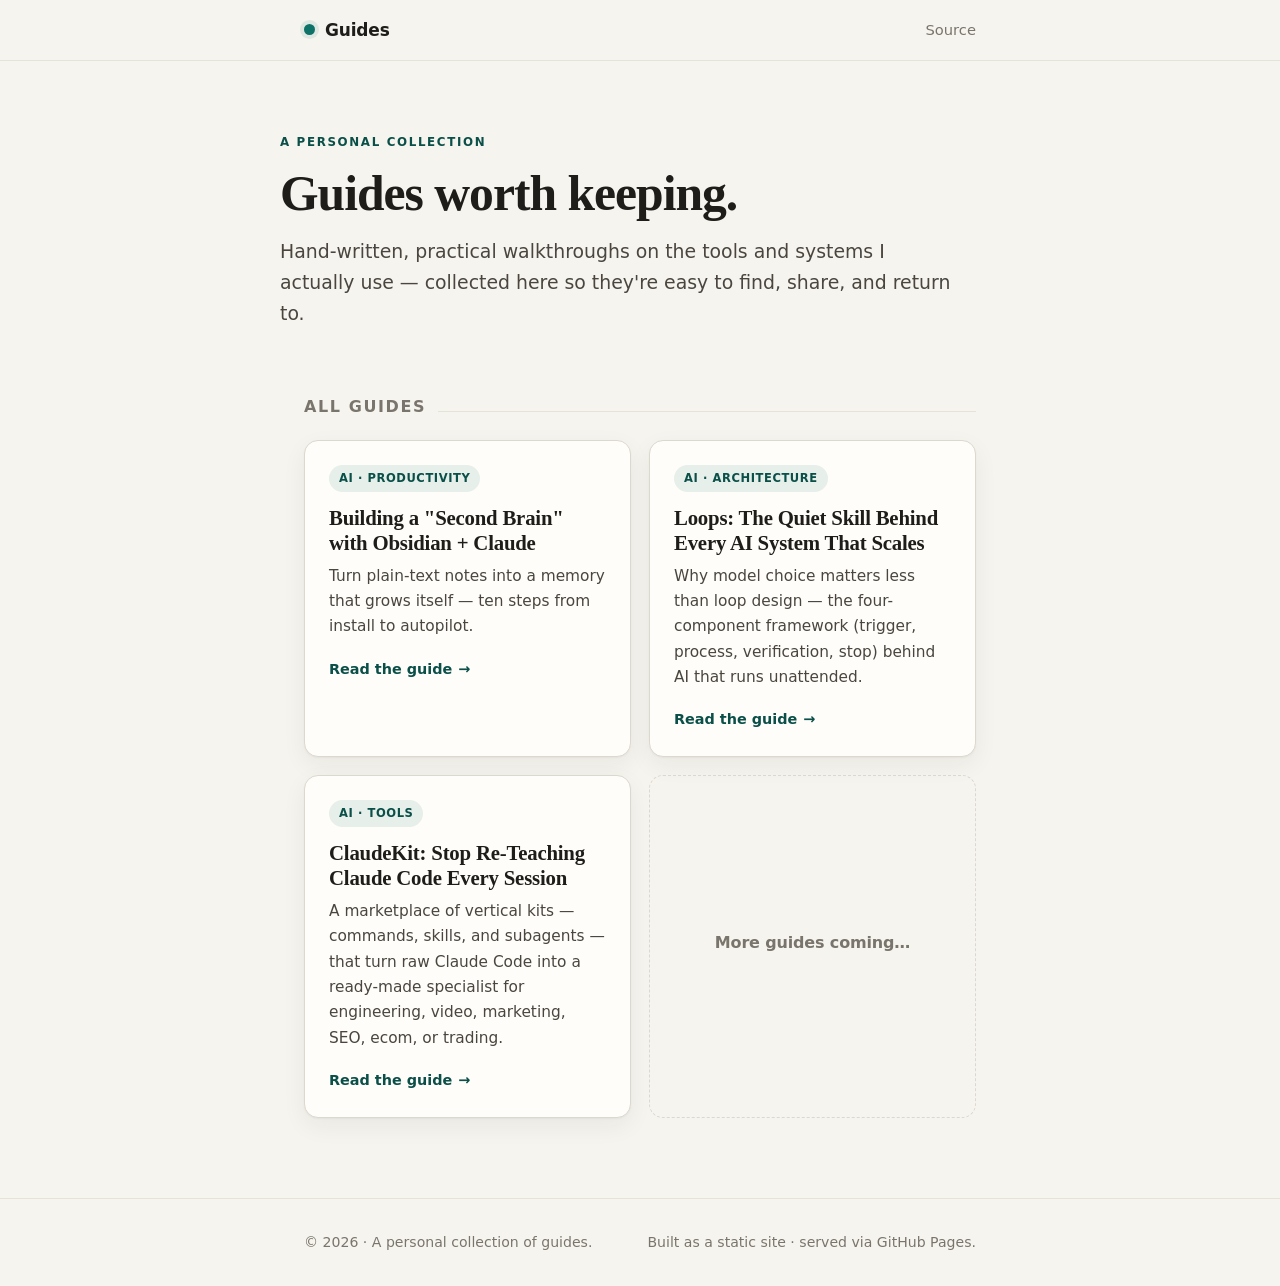
==== index.html @ b2ec3acf "Add guide: ClaudeKit — vertical kits for Claude Code Co-Authored-By: Claude Opus 4.8 <noreply@anthro" ====
<!DOCTYPE html>
<html lang="en">
<head>
  <meta charset="UTF-8" />
  <meta name="viewport" content="width=device-width, initial-scale=1.0" />
  <title>Guides — a personal collection</title>
  <meta name="description" content="A personal collection of practical guides, published as a static site." />
  <link rel="stylesheet" href="css/style.css" />
  <link rel="icon" href="data:image/svg+xml,<svg xmlns='http://www.w3.org/2000/svg' viewBox='0 0 32 32'><circle cx='16' cy='16' r='9' fill='%230f7268'/></svg>" />
</head>
<body>
  <header class="site-header">
    <div class="wrap">
      <a class="brand" href="index.html"><span class="dot"></span> Guides</a>
      <a class="nav-link" href="https://github.com" rel="noopener">Source</a>
    </div>
  </header>

  <main>
    <section class="wrap hero">
      <p class="eyebrow">A personal collection</p>
      <h1>Guides worth keeping.</h1>
      <p class="lede">Hand-written, practical walkthroughs on the tools and systems I actually use — collected here so they're easy to find, share, and return to.</p>
    </section>

    <section class="wrap">
      <div class="section-label">
        <h2>All guides</h2>
        <span class="rule"></span>
      </div>

      <div class="card-grid">
        <!-- To add a guide: copy one card block below, point href at your new file in /guides, and update the text. -->
        <a class="card" href="guides/second-brain-obsidian-claude.html">
          <span class="tag">AI &middot; Productivity</span>
          <h3>Building a "Second Brain" with Obsidian + Claude</h3>
          <p>Turn plain-text notes into a memory that grows itself — ten steps from install to autopilot.</p>
          <span class="read">Read the guide <span class="arrow">&rarr;</span></span>
        </a>

        <a class="card" href="guides/loops-the-skill-behind-ai-that-scales.html">
          <span class="tag">AI &middot; Architecture</span>
          <h3>Loops: The Quiet Skill Behind Every AI System That Scales</h3>
          <p>Why model choice matters less than loop design — the four-component framework (trigger, process, verification, stop) behind AI that runs unattended.</p>
          <span class="read">Read the guide <span class="arrow">&rarr;</span></span>
        </a>

        <a class="card" href="guides/claudekit-vertical-kits.html">
          <span class="tag">AI &middot; Tools</span>
          <h3>ClaudeKit: Stop Re-Teaching Claude Code Every Session</h3>
          <p>A marketplace of vertical kits — commands, skills, and subagents — that turn raw Claude Code into a ready-made specialist for engineering, video, marketing, SEO, ecom, or trading.</p>
          <span class="read">Read the guide <span class="arrow">&rarr;</span></span>
        </a>

        <div class="card placeholder">
          <h3>More guides coming&hellip;</h3>
        </div>
      </div>
    </section>
  </main>

  <footer class="site-footer">
    <div class="wrap">
      <span>&copy; <span id="year"></span> &middot; A personal collection of guides.</span>
      <span>Built as a static site &middot; served via GitHub Pages.</span>
    </div>
  </footer>
  <script>document.getElementById('year').textContent = new Date().getFullYear();</script>
</body>
</html>
---- css/style.css ----
/* ============================================================
   Guides — shared stylesheet
   Palette: warm ink on paper, deep teal accent.
   ============================================================ */

:root {
  /* Light theme */
  --bg:           #f6f4ef;
  --bg-raised:    #fffdf9;
  --bg-sunken:    #eceae3;
  --ink:          #1f1d1a;
  --ink-soft:     #4a463f;
  --ink-faint:    #7a756c;
  --border:       #ddd8cd;
  --border-soft:  #e7e2d7;
  --accent:       #0f7268;
  --accent-soft:  #0f72681a;
  --accent-ink:   #0a4f48;
  --warn-bg:      #fbeede;
  --warn-border:  #e8b878;
  --warn-ink:     #7a4a12;
  --insight-bg:   #e7f0ee;
  --insight-border: #0f7268;
  --code-bg:      #1c1f26;
  --code-ink:     #e6e3da;
  --code-border:  #2a2e37;

  --maxw: 720px;
  --radius: 14px;
  --radius-sm: 8px;
  --shadow: 0 1px 2px rgba(31,29,26,.04), 0 8px 24px rgba(31,29,26,.06);
  --font-sans: ui-sans-serif, system-ui, -apple-system, "Segoe UI", Roboto, "Helvetica Neue", Arial, sans-serif;
  --font-serif: "Iowan Old Style", "Palatino Linotype", Palatino, Georgia, "Times New Roman", serif;
  --font-mono: ui-monospace, "SF Mono", "JetBrains Mono", "Fira Code", Menlo, Consolas, monospace;
}

@media (prefers-color-scheme: dark) {
  :root {
    --bg:          #15140f;
    --bg-raised:   #1d1c16;
    --bg-sunken:   #100f0b;
    --ink:         #ece8df;
    --ink-soft:    #c4bfb2;
    --ink-faint:   #8d877a;
    --border:      #322f27;
    --border-soft: #28261f;
    --accent:      #4fc9bc;
    --accent-soft: #4fc9bc1a;
    --accent-ink:  #7adacd;
    --warn-bg:     #2e2415;
    --warn-border: #6e5226;
    --warn-ink:    #e9bf85;
    --insight-bg:  #16241f;
    --insight-border: #4fc9bc;
    --code-bg:     #100f0b;
    --code-ink:    #ddd9cf;
    --code-border: #2a2820;
    --shadow: 0 1px 2px rgba(0,0,0,.3), 0 10px 30px rgba(0,0,0,.35);
  }
}

* { box-sizing: border-box; }

html { -webkit-text-size-adjust: 100%; scroll-behavior: smooth; }

body {
  margin: 0;
  background: var(--bg);
  color: var(--ink);
  font-family: var(--font-sans);
  font-size: 17px;
  line-height: 1.65;
  -webkit-font-smoothing: antialiased;
  text-rendering: optimizeLegibility;
}

::selection { background: var(--accent); color: #fff; }

a { color: var(--accent-ink); text-decoration: none; }
a:hover { text-decoration: underline; }

/* ---------- Layout shell ---------- */
.wrap {
  max-width: var(--maxw);
  margin: 0 auto;
  padding: 0 24px;
}

.site-header {
  border-bottom: 1px solid var(--border-soft);
  background: color-mix(in srgb, var(--bg) 80%, transparent);
  backdrop-filter: saturate(140%) blur(8px);
  position: sticky;
  top: 0;
  z-index: 10;
}
.site-header .wrap {
  display: flex;
  align-items: center;
  justify-content: space-between;
  height: 60px;
}
.brand {
  display: inline-flex;
  align-items: center;
  gap: 10px;
  font-weight: 650;
  letter-spacing: -.01em;
  color: var(--ink);
}
.brand:hover { text-decoration: none; }
.brand .dot {
  width: 11px; height: 11px; border-radius: 50%;
  background: var(--accent);
  box-shadow: 0 0 0 4px var(--accent-soft);
}
.nav-link { color: var(--ink-faint); font-size: .92rem; }

.site-footer {
  border-top: 1px solid var(--border-soft);
  margin-top: 80px;
  padding: 32px 0;
  color: var(--ink-faint);
  font-size: .88rem;
}
.site-footer .wrap { display: flex; justify-content: space-between; gap: 16px; flex-wrap: wrap; }

/* ---------- Landing hero ---------- */
.hero {
  padding: 72px 0 8px;
}
.eyebrow {
  text-transform: uppercase;
  letter-spacing: .14em;
  font-size: .74rem;
  font-weight: 650;
  color: var(--accent-ink);
  margin: 0 0 14px;
}
.hero h1 {
  font-family: var(--font-serif);
  font-size: clamp(2.1rem, 6vw, 3.1rem);
  line-height: 1.08;
  letter-spacing: -.02em;
  margin: 0 0 16px;
}
.hero p.lede {
  font-size: 1.18rem;
  color: var(--ink-soft);
  max-width: 56ch;
  margin: 0;
}

/* ---------- Guide cards grid ---------- */
.section-label {
  display: flex;
  align-items: baseline;
  gap: 12px;
  margin: 56px 0 20px;
}
.section-label h2 {
  font-size: 1rem;
  text-transform: uppercase;
  letter-spacing: .1em;
  margin: 0;
  color: var(--ink-faint);
}
.section-label .rule {
  flex: 1;
  height: 1px;
  background: var(--border-soft);
}

.card-grid {
  display: grid;
  grid-template-columns: repeat(auto-fill, minmax(280px, 1fr));
  gap: 18px;
}

.card {
  display: flex;
  flex-direction: column;
  background: var(--bg-raised);
  border: 1px solid var(--border);
  border-radius: var(--radius);
  padding: 24px;
  box-shadow: var(--shadow);
  transition: transform .18s ease, border-color .18s ease, box-shadow .18s ease;
  color: inherit;
  position: relative;
  overflow: hidden;
}
.card::before {
  content: "";
  position: absolute;
  inset: 0 0 auto 0;
  height: 3px;
  background: linear-gradient(90deg, var(--accent), transparent);
  opacity: 0;
  transition: opacity .18s ease;
}
a.card:hover {
  text-decoration: none;
  transform: translateY(-3px);
  border-color: var(--accent);
  box-shadow: 0 6px 14px rgba(31,29,26,.08), 0 18px 40px rgba(15,114,104,.12);
}
a.card:hover::before { opacity: 1; }

.card .tag {
  display: inline-block;
  font-size: .72rem;
  font-weight: 600;
  letter-spacing: .05em;
  text-transform: uppercase;
  color: var(--accent-ink);
  background: var(--accent-soft);
  padding: 4px 10px;
  border-radius: 100px;
  margin-bottom: 14px;
  align-self: flex-start;
}
.card h3 {
  font-family: var(--font-serif);
  font-size: 1.3rem;
  line-height: 1.2;
  margin: 0 0 8px;
  letter-spacing: -.01em;
}
.card p {
  margin: 0;
  color: var(--ink-soft);
  font-size: .96rem;
}
.card .read {
  margin-top: 18px;
  font-size: .9rem;
  font-weight: 600;
  color: var(--accent-ink);
  display: inline-flex;
  align-items: center;
  gap: 6px;
}
.card .read .arrow { transition: transform .18s ease; }
a.card:hover .read .arrow { transform: translateX(4px); }

/* Placeholder card for future guides */
.card.placeholder {
  border-style: dashed;
  background: transparent;
  box-shadow: none;
  color: var(--ink-faint);
  justify-content: center;
  align-items: center;
  text-align: center;
  min-height: 160px;
}
.card.placeholder h3 { font-family: var(--font-sans); font-size: 1rem; color: var(--ink-faint); }

/* ============================================================
   Guide article
   ============================================================ */
.guide-head {
  padding: 56px 0 28px;
  border-bottom: 1px solid var(--border-soft);
  margin-bottom: 12px;
}
.guide-head .back {
  font-size: .88rem;
  color: var(--ink-faint);
  display: inline-flex;
  align-items: center;
  gap: 6px;
  margin-bottom: 22px;
}
.guide-head h1 {
  font-family: var(--font-serif);
  font-size: clamp(2rem, 5.5vw, 2.8rem);
  line-height: 1.12;
  letter-spacing: -.02em;
  margin: 0 0 10px;
}
.guide-meta { color: var(--ink-faint); font-size: .9rem; }

article {
  padding-bottom: 24px;
}
article h2 {
  font-family: var(--font-serif);
  font-size: 1.6rem;
  letter-spacing: -.01em;
  margin: 52px 0 14px;
  padding-bottom: 8px;
  border-bottom: 1px solid var(--border-soft);
}
article h3 {
  font-size: 1.2rem;
  margin: 36px 0 10px;
  letter-spacing: -.005em;
}
article h3 .step-num {
  display: inline-flex;
  align-items: center;
  justify-content: center;
  width: 1.7em; height: 1.7em;
  margin-right: .55em;
  border-radius: 50%;
  background: var(--accent);
  color: #fff;
  font-size: .8rem;
  font-weight: 700;
  vertical-align: middle;
}
article p { margin: 0 0 16px; }
article ul, article ol { margin: 0 0 18px; padding-left: 1.3em; }
article li { margin-bottom: 6px; }
article strong { font-weight: 650; color: var(--ink); }

.usecase {
  font-size: .95rem;
  color: var(--ink-soft);
  background: var(--bg-sunken);
  border-left: 3px solid var(--border);
  padding: 8px 14px;
  border-radius: 0 var(--radius-sm) var(--radius-sm) 0;
  margin: 0 0 16px;
}
.usecase b { color: var(--accent-ink); }

/* ---------- Tables ---------- */
.table-scroll {
  overflow-x: auto;
  margin: 0 0 22px;
  border: 1px solid var(--border);
  border-radius: var(--radius-sm);
  -webkit-overflow-scrolling: touch;
}
table {
  border-collapse: collapse;
  width: 100%;
  font-size: .95rem;
  min-width: 460px;
}
thead th {
  background: var(--bg-sunken);
  text-align: left;
  font-weight: 650;
  font-size: .8rem;
  text-transform: uppercase;
  letter-spacing: .05em;
  color: var(--ink-faint);
  padding: 11px 16px;
  border-bottom: 1px solid var(--border);
}
tbody td {
  padding: 12px 16px;
  border-bottom: 1px solid var(--border-soft);
  vertical-align: top;
}
tbody tr:last-child td { border-bottom: 0; }
tbody tr:nth-child(even) td { background: color-mix(in srgb, var(--bg-sunken) 45%, transparent); }
tbody td:first-child { font-weight: 600; color: var(--ink); white-space: nowrap; }

/* ---------- Callouts ---------- */
.callout {
  border-radius: var(--radius-sm);
  padding: 16px 18px 16px 50px;
  margin: 0 0 22px;
  position: relative;
  font-size: .96rem;
  line-height: 1.6;
}
.callout .ico {
  position: absolute;
  left: 16px; top: 16px;
  font-size: 1.1rem;
  line-height: 1.4;
}
.callout p { margin: 0; }
.callout p + p { margin-top: 8px; }
.callout .label {
  display: block;
  font-weight: 700;
  font-size: .78rem;
  text-transform: uppercase;
  letter-spacing: .06em;
  margin-bottom: 4px;
}
.callout.warn {
  background: var(--warn-bg);
  border: 1px solid var(--warn-border);
  color: var(--warn-ink);
}
.callout.warn .label { color: var(--warn-ink); }
.callout.insight {
  background: var(--insight-bg);
  border: 1px solid color-mix(in srgb, var(--insight-border) 40%, transparent);
  border-left: 4px solid var(--insight-border);
  color: var(--ink);
}
.callout.insight .label { color: var(--accent-ink); }

/* inline code */
:not(pre) > code {
  font-family: var(--font-mono);
  font-size: .88em;
  background: var(--accent-soft);
  color: var(--accent-ink);
  padding: .15em .4em;
  border-radius: 5px;
  word-break: break-word;
}

/* ---------- Code blocks ---------- */
.code-block {
  position: relative;
  margin: 0 0 22px;
  border-radius: var(--radius-sm);
  border: 1px solid var(--code-border);
  background: var(--code-bg);
  box-shadow: var(--shadow);
}
.code-block .code-head {
  display: flex;
  align-items: center;
  justify-content: space-between;
  padding: 8px 12px 8px 14px;
  border-bottom: 1px solid var(--code-border);
}
.code-block .code-label {
  font-family: var(--font-mono);
  font-size: .74rem;
  letter-spacing: .04em;
  color: #9a958a;
  text-transform: uppercase;
}
.copy-btn {
  font-family: var(--font-sans);
  font-size: .76rem;
  font-weight: 600;
  color: var(--code-ink);
  background: rgba(255,255,255,.06);
  border: 1px solid rgba(255,255,255,.12);
  border-radius: 6px;
  padding: 4px 10px;
  cursor: pointer;
  transition: background .15s ease, color .15s ease;
}
.copy-btn:hover { background: rgba(255,255,255,.14); }
.copy-btn.copied { color: #fff; background: var(--accent); border-color: var(--accent); }
.code-block pre {
  margin: 0;
  padding: 16px;
  overflow-x: auto;
  -webkit-overflow-scrolling: touch;
}
.code-block code {
  font-family: var(--font-mono);
  font-size: .86rem;
  line-height: 1.6;
  color: var(--code-ink);
  white-space: pre;
  tab-size: 2;
}

/* closing flourish */
.closer {
  font-family: var(--font-serif);
  font-size: 1.25rem;
  line-height: 1.45;
  color: var(--ink);
  border-top: 1px solid var(--border-soft);
  margin-top: 40px;
  padding-top: 28px;
}

@media (max-width: 600px) {
  body { font-size: 16px; }
  .hero { padding: 48px 0 0; }
  .callout { padding-left: 44px; }
}
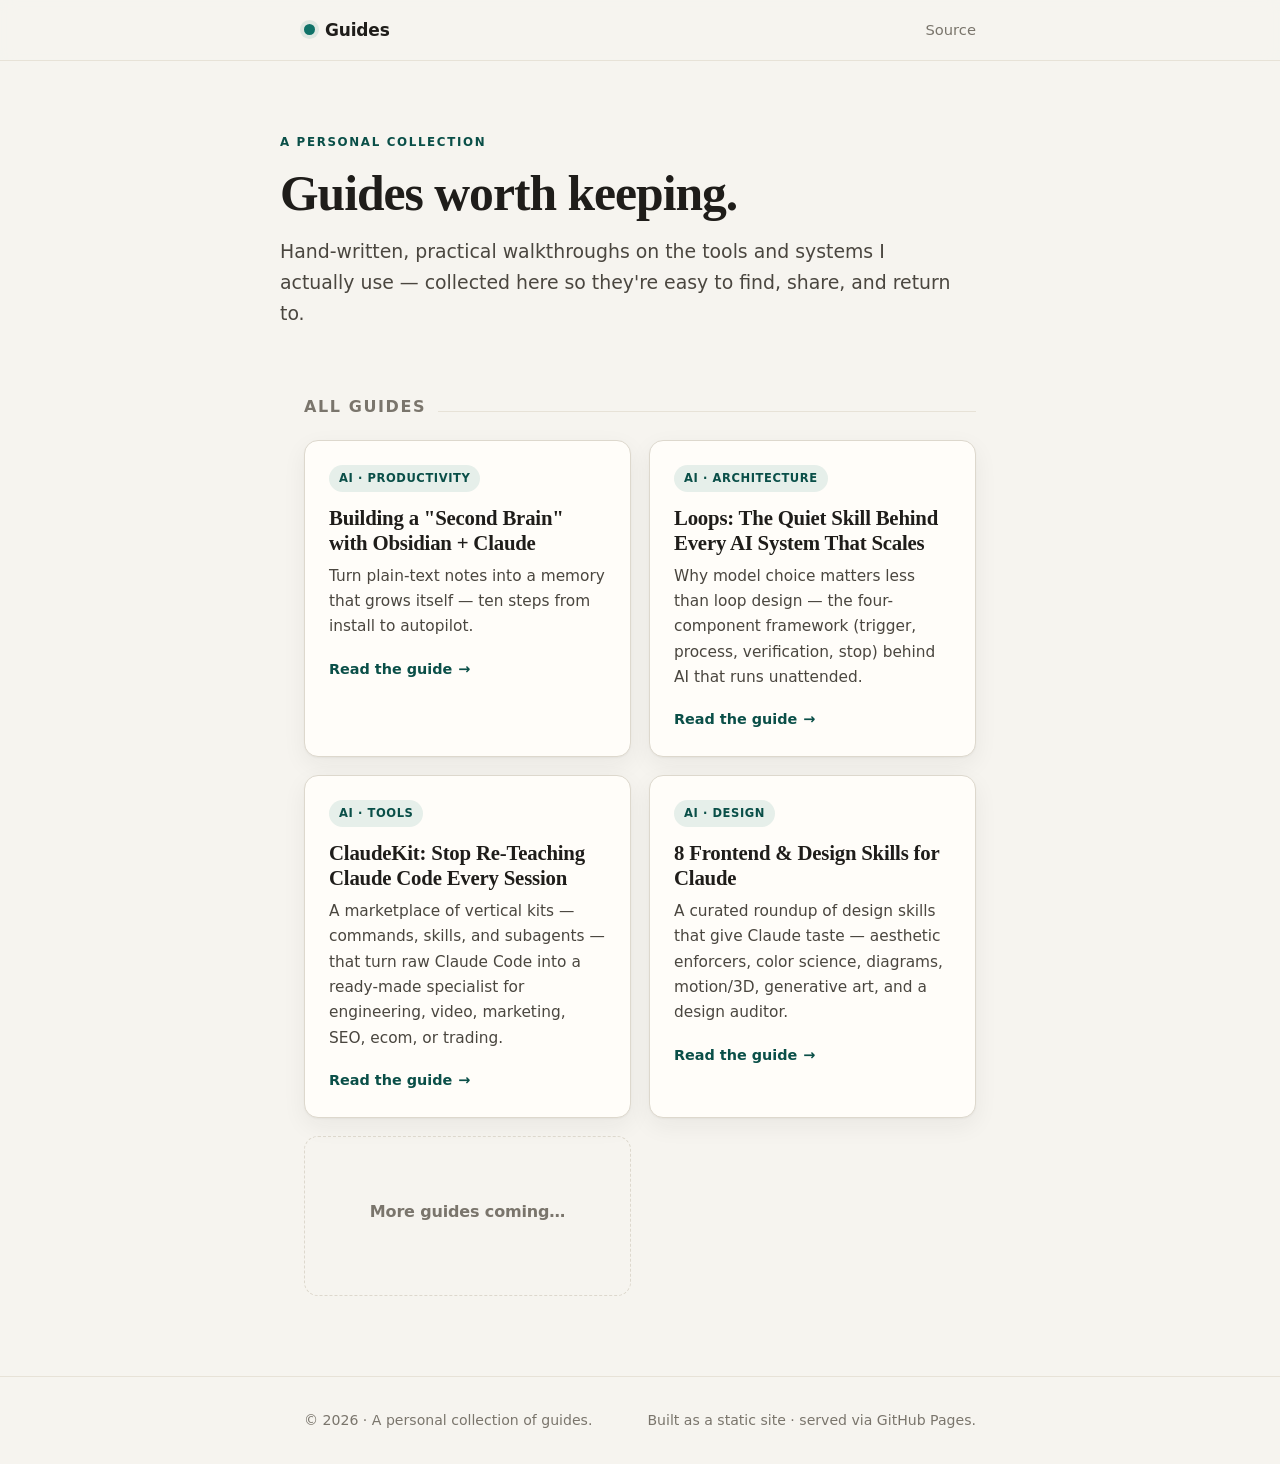
==== commit f3ef0b06: "Add guide: 8 Frontend & Design Skills for Claude Co-Authored-By: Claude Opus 4.8 <noreply@anthropic." ====
--- a/index.html
+++ b/index.html
@@ -52,6 +52,13 @@
           <span class="read">Read the guide <span class="arrow">&rarr;</span></span>
         </a>
 
+        <a class="card" href="guides/frontend-design-claude-skills.html">
+          <span class="tag">AI &middot; Design</span>
+          <h3>8 Frontend &amp; Design Skills for Claude</h3>
+          <p>A curated roundup of design skills that give Claude taste — aesthetic enforcers, color science, diagrams, motion/3D, generative art, and a design auditor.</p>
+          <span class="read">Read the guide <span class="arrow">&rarr;</span></span>
+        </a>
+
         <div class="card placeholder">
           <h3>More guides coming&hellip;</h3>
         </div>
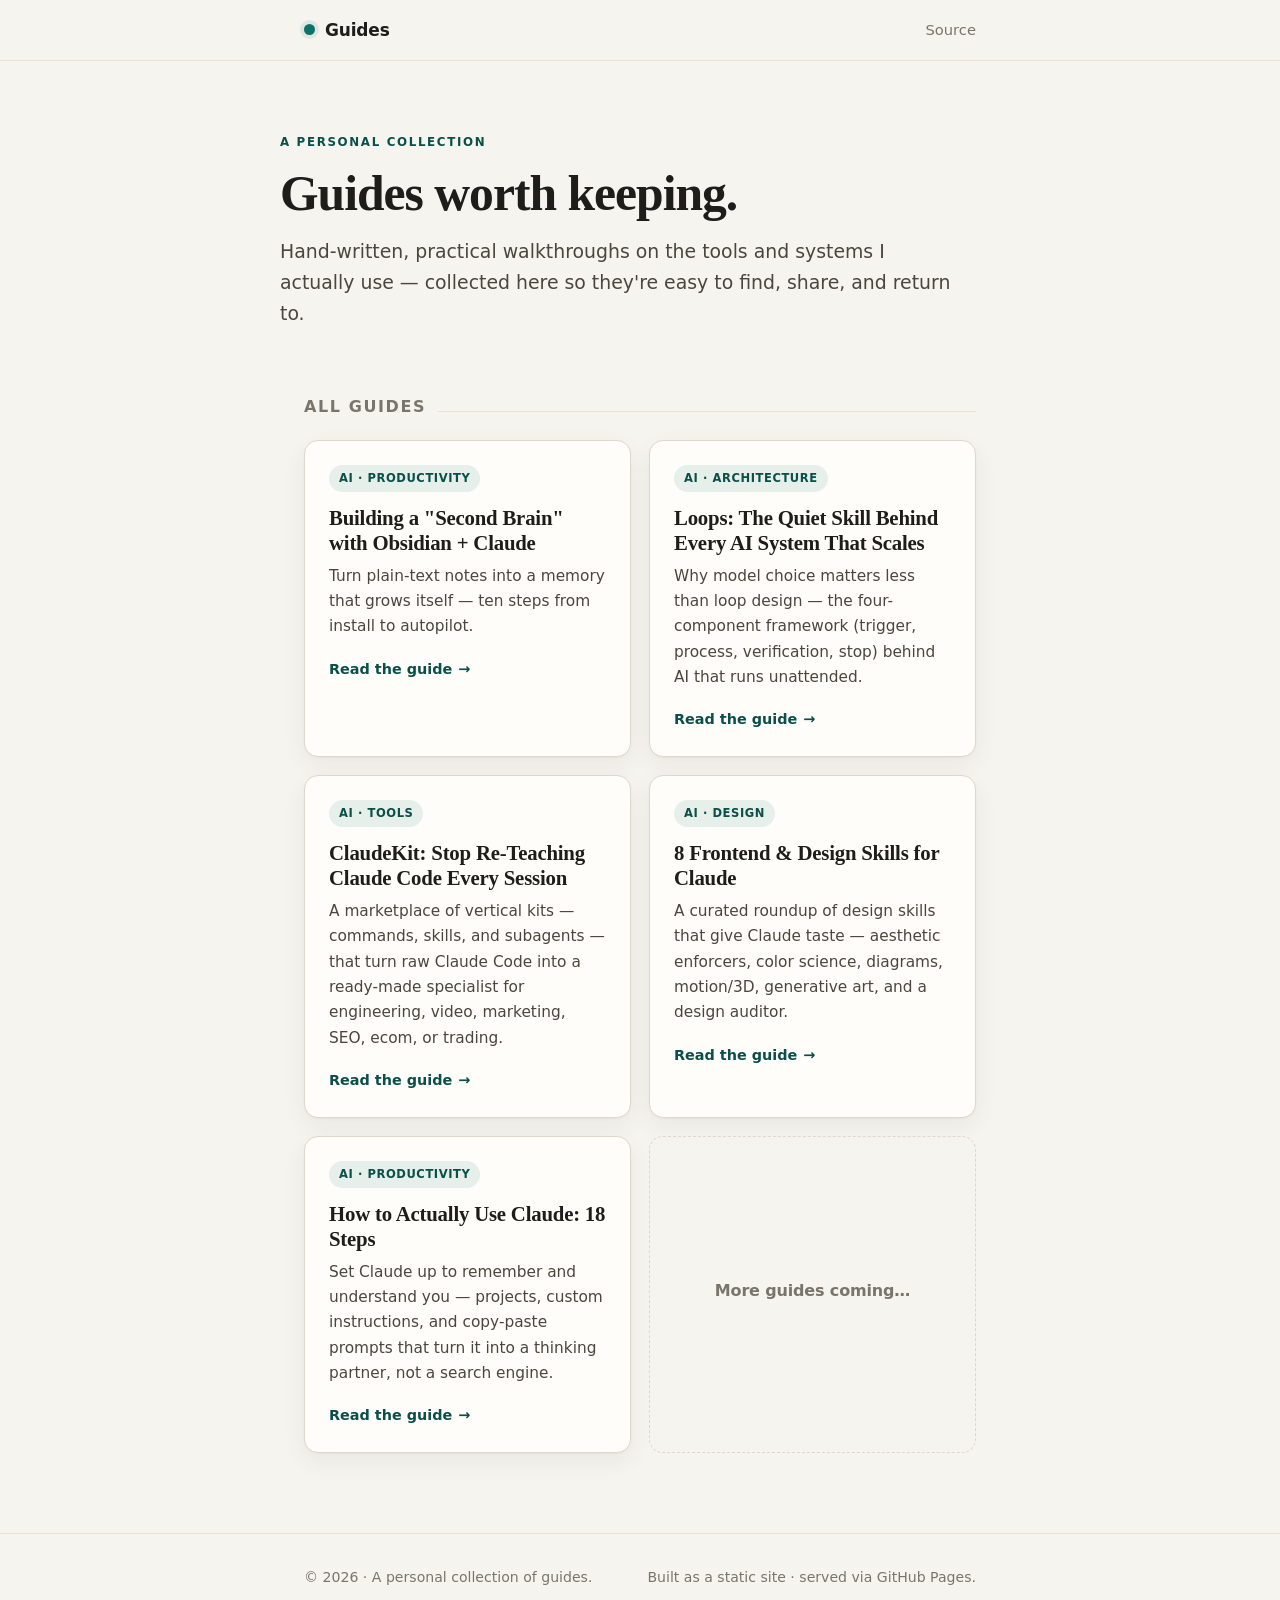
==== commit 3be2f7b5: "Add guide: How to Actually Use Claude — 18 Steps Co-Authored-By: Claude Opus 4.8 <noreply@anthropic." ====
--- a/index.html
+++ b/index.html
@@ -59,6 +59,13 @@
           <span class="read">Read the guide <span class="arrow">&rarr;</span></span>
         </a>
 
+        <a class="card" href="guides/how-to-actually-use-claude-18-steps.html">
+          <span class="tag">AI &middot; Productivity</span>
+          <h3>How to Actually Use Claude: 18 Steps</h3>
+          <p>Set Claude up to remember and understand you — projects, custom instructions, and copy-paste prompts that turn it into a thinking partner, not a search engine.</p>
+          <span class="read">Read the guide <span class="arrow">&rarr;</span></span>
+        </a>
+
         <div class="card placeholder">
           <h3>More guides coming&hellip;</h3>
         </div>
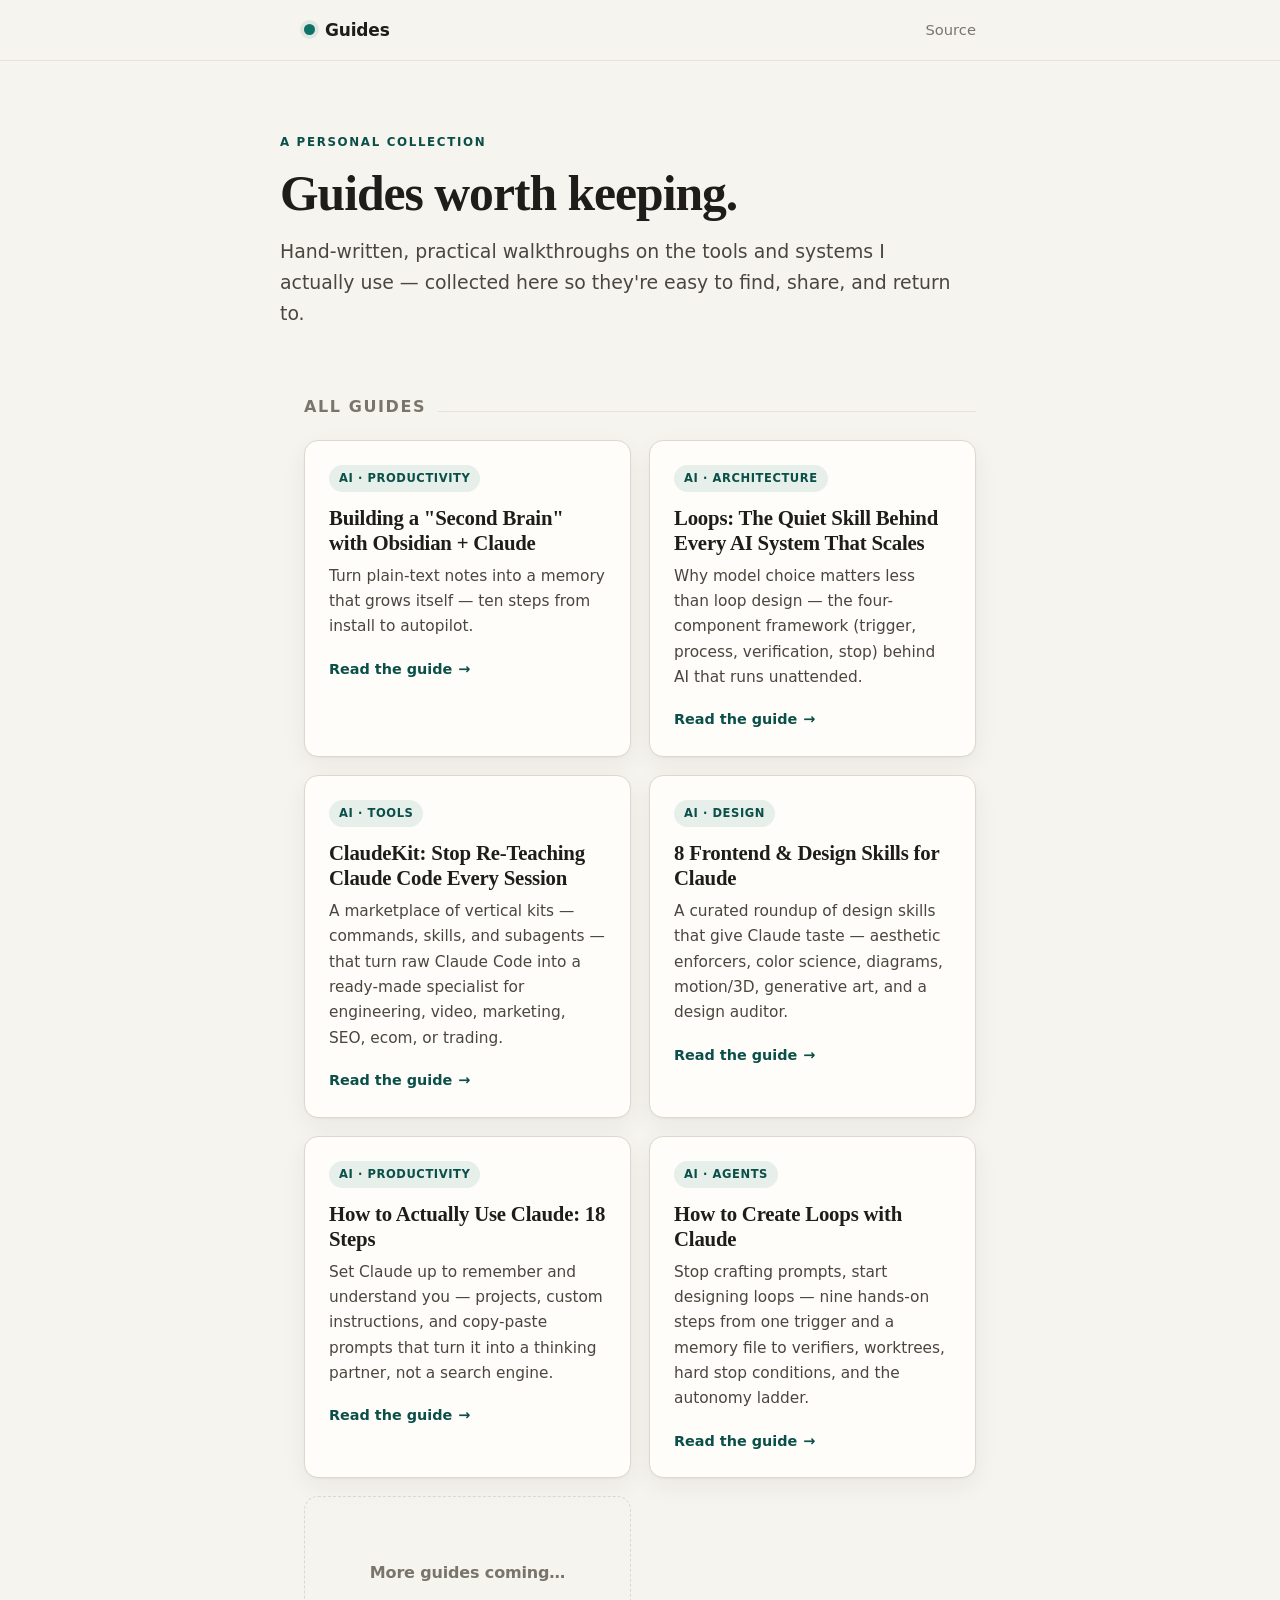
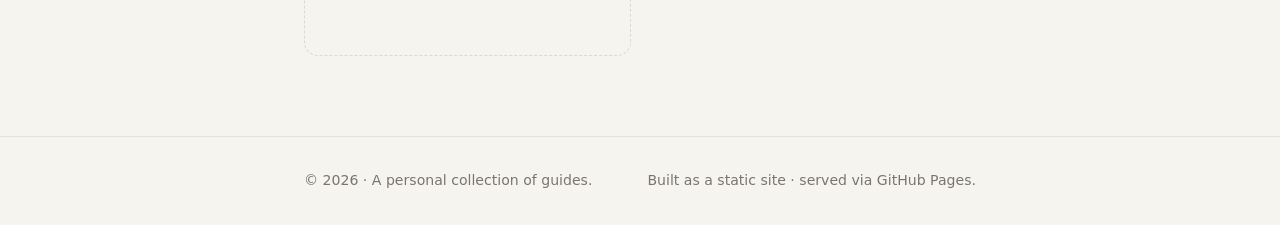
==== commit c4cdbace: "Add guide: How to Create Loops with Claude Co-Authored-By: Claude Opus 4.8 <noreply@anthropic.com>" ====
--- a/index.html
+++ b/index.html
@@ -66,6 +66,13 @@
           <span class="read">Read the guide <span class="arrow">&rarr;</span></span>
         </a>
 
+        <a class="card" href="guides/how-to-create-loops-with-claude.html">
+          <span class="tag">AI &middot; Agents</span>
+          <h3>How to Create Loops with Claude</h3>
+          <p>Stop crafting prompts, start designing loops — nine hands-on steps from one trigger and a memory file to verifiers, worktrees, hard stop conditions, and the autonomy ladder.</p>
+          <span class="read">Read the guide <span class="arrow">&rarr;</span></span>
+        </a>
+
         <div class="card placeholder">
           <h3>More guides coming&hellip;</h3>
         </div>
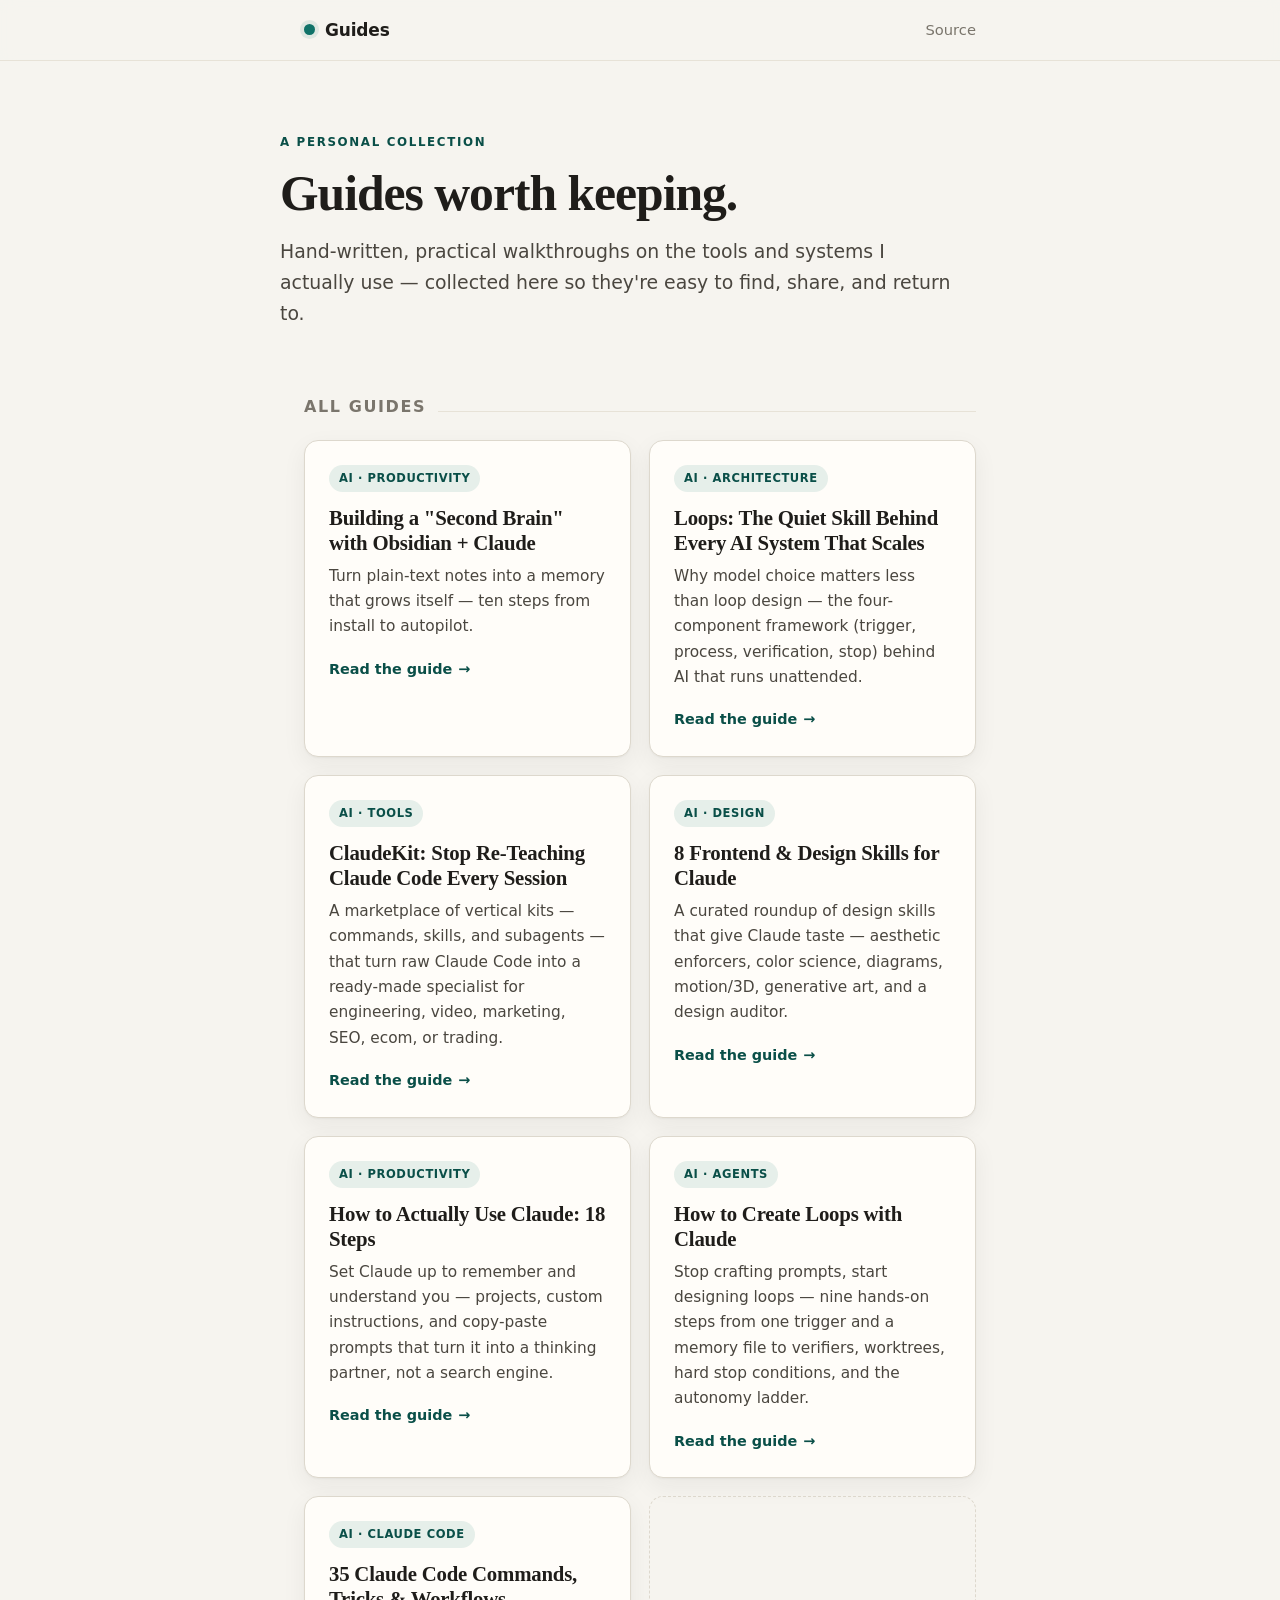
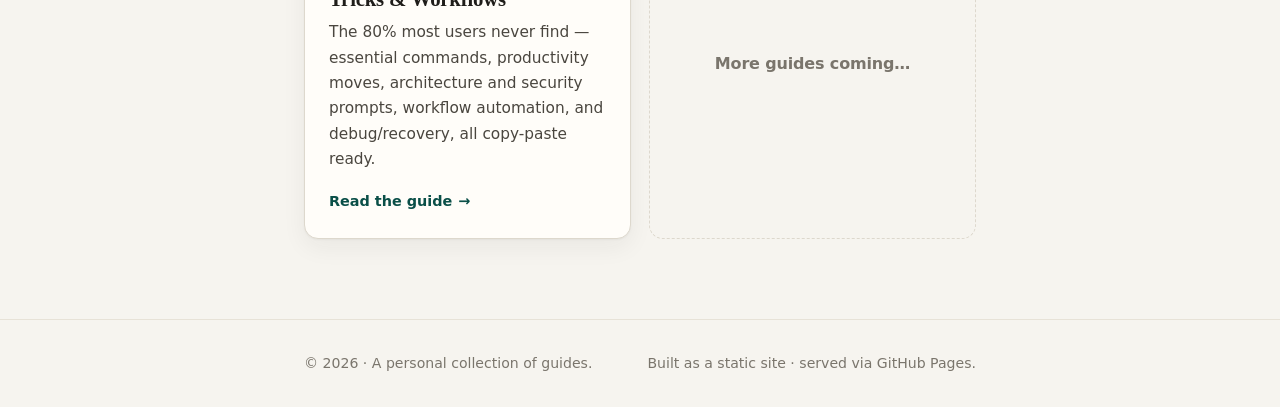
==== commit 1fb6a5f5: "Add guide: 35 Claude Code Commands, Tricks & Workflows Co-Authored-By: Claude Opus 4.8 <noreply@anth" ====
--- a/index.html
+++ b/index.html
@@ -73,6 +73,13 @@
           <span class="read">Read the guide <span class="arrow">&rarr;</span></span>
         </a>
 
+        <a class="card" href="guides/35-claude-code-commands-tricks-workflows.html">
+          <span class="tag">AI &middot; Claude Code</span>
+          <h3>35 Claude Code Commands, Tricks &amp; Workflows</h3>
+          <p>The 80% most users never find — essential commands, productivity moves, architecture and security prompts, workflow automation, and debug/recovery, all copy-paste ready.</p>
+          <span class="read">Read the guide <span class="arrow">&rarr;</span></span>
+        </a>
+
         <div class="card placeholder">
           <h3>More guides coming&hellip;</h3>
         </div>
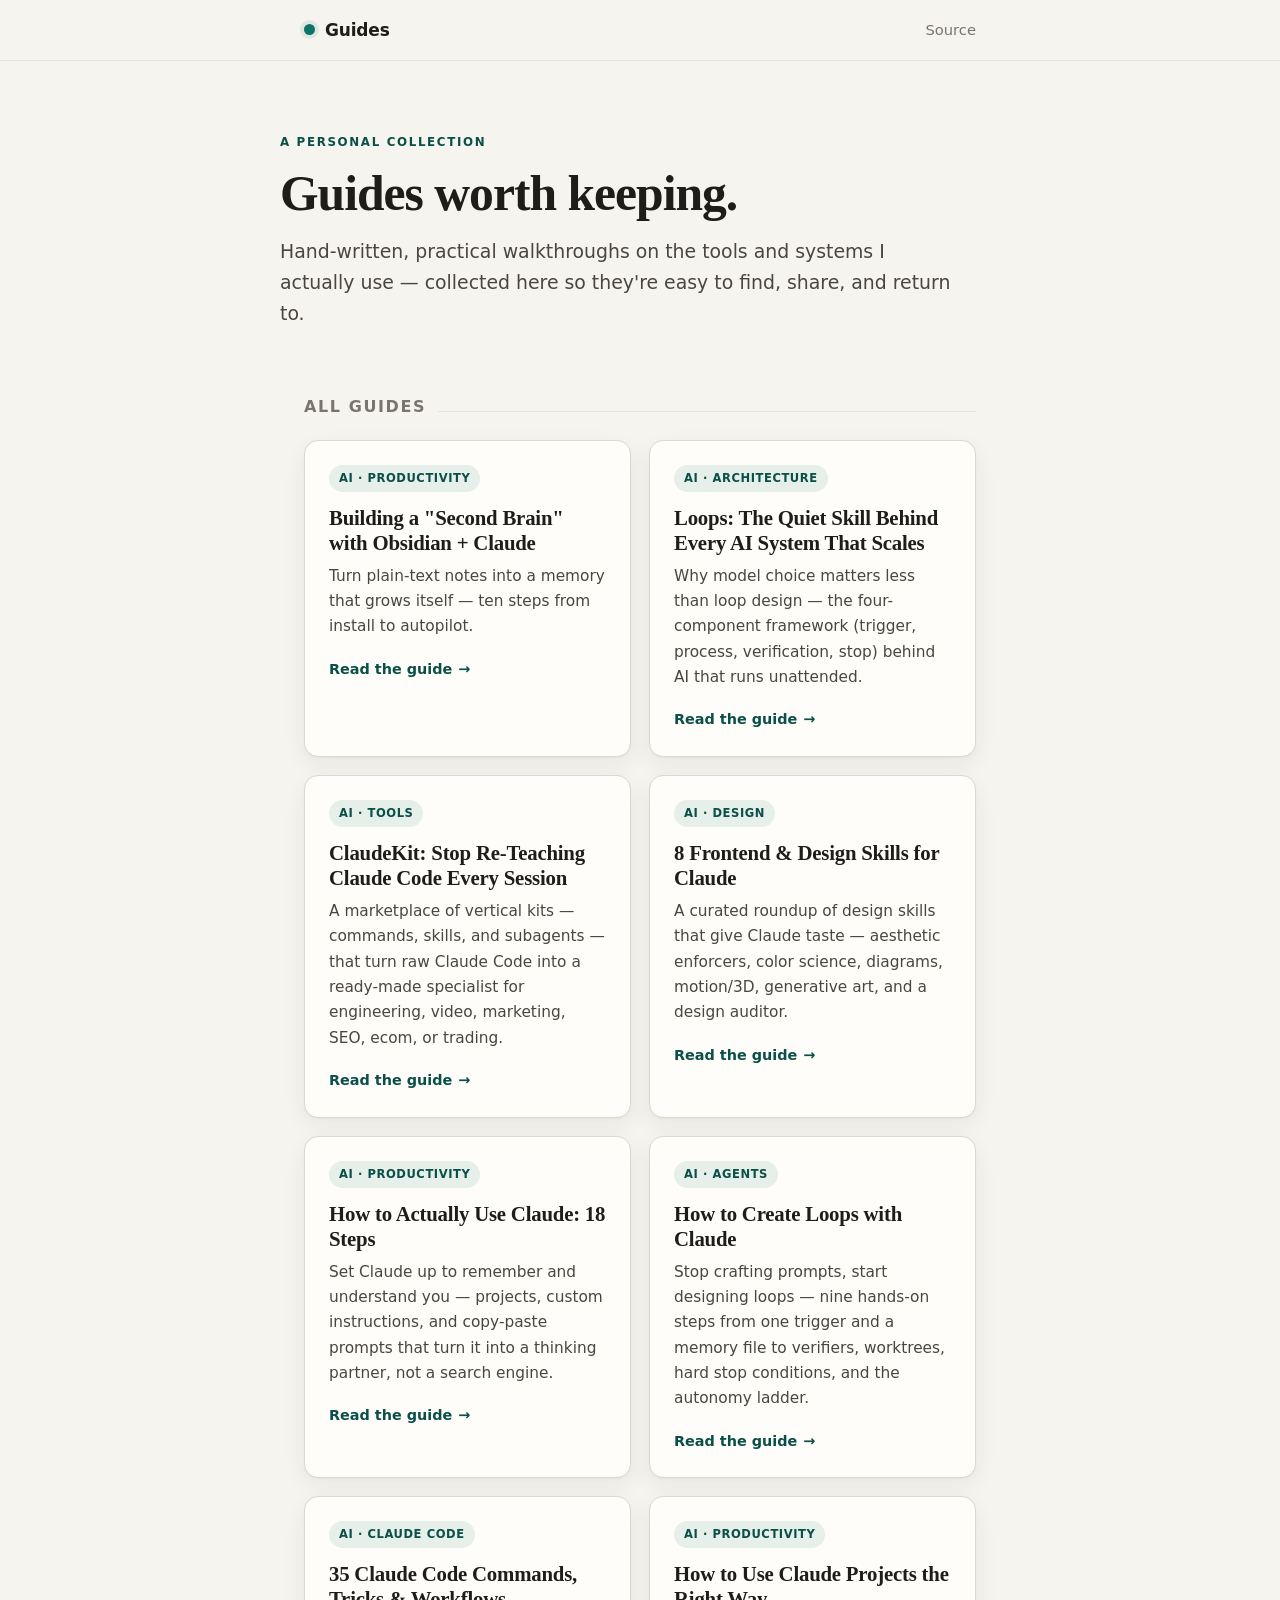
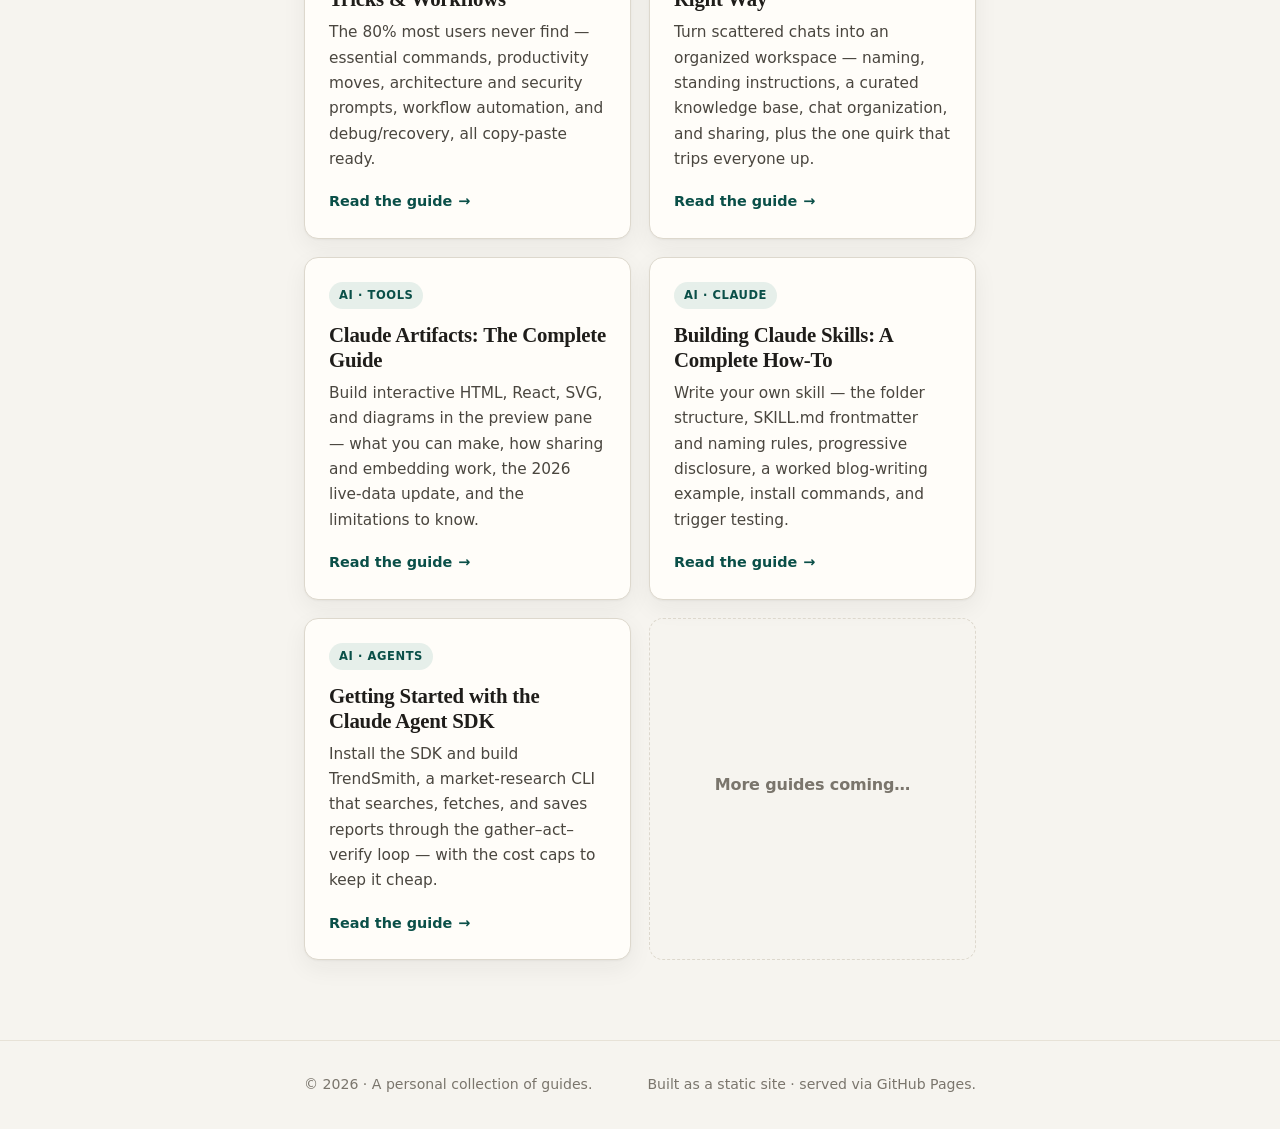
==== commit 133a86eb: "Add 4 guides: Claude Projects, Artifacts, Skills, Agent SDK Co-Authored-By: Claude Opus 4.8 <noreply" ====
--- a/index.html
+++ b/index.html
@@ -80,6 +80,34 @@
           <span class="read">Read the guide <span class="arrow">&rarr;</span></span>
         </a>
 
+        <a class="card" href="guides/claude-projects-the-right-way.html">
+          <span class="tag">AI &middot; Productivity</span>
+          <h3>How to Use Claude Projects the Right Way</h3>
+          <p>Turn scattered chats into an organized workspace — naming, standing instructions, a curated knowledge base, chat organization, and sharing, plus the one quirk that trips everyone up.</p>
+          <span class="read">Read the guide <span class="arrow">&rarr;</span></span>
+        </a>
+
+        <a class="card" href="guides/claude-artifacts-complete-guide.html">
+          <span class="tag">AI &middot; Tools</span>
+          <h3>Claude Artifacts: The Complete Guide</h3>
+          <p>Build interactive HTML, React, SVG, and diagrams in the preview pane — what you can make, how sharing and embedding work, the 2026 live-data update, and the limitations to know.</p>
+          <span class="read">Read the guide <span class="arrow">&rarr;</span></span>
+        </a>
+
+        <a class="card" href="guides/building-claude-skills.html">
+          <span class="tag">AI &middot; Claude</span>
+          <h3>Building Claude Skills: A Complete How-To</h3>
+          <p>Write your own skill — the folder structure, SKILL.md frontmatter and naming rules, progressive disclosure, a worked blog-writing example, install commands, and trigger testing.</p>
+          <span class="read">Read the guide <span class="arrow">&rarr;</span></span>
+        </a>
+
+        <a class="card" href="guides/getting-started-claude-agent-sdk.html">
+          <span class="tag">AI &middot; Agents</span>
+          <h3>Getting Started with the Claude Agent SDK</h3>
+          <p>Install the SDK and build TrendSmith, a market-research CLI that searches, fetches, and saves reports through the gather–act–verify loop — with the cost caps to keep it cheap.</p>
+          <span class="read">Read the guide <span class="arrow">&rarr;</span></span>
+        </a>
+
         <div class="card placeholder">
           <h3>More guides coming&hellip;</h3>
         </div>
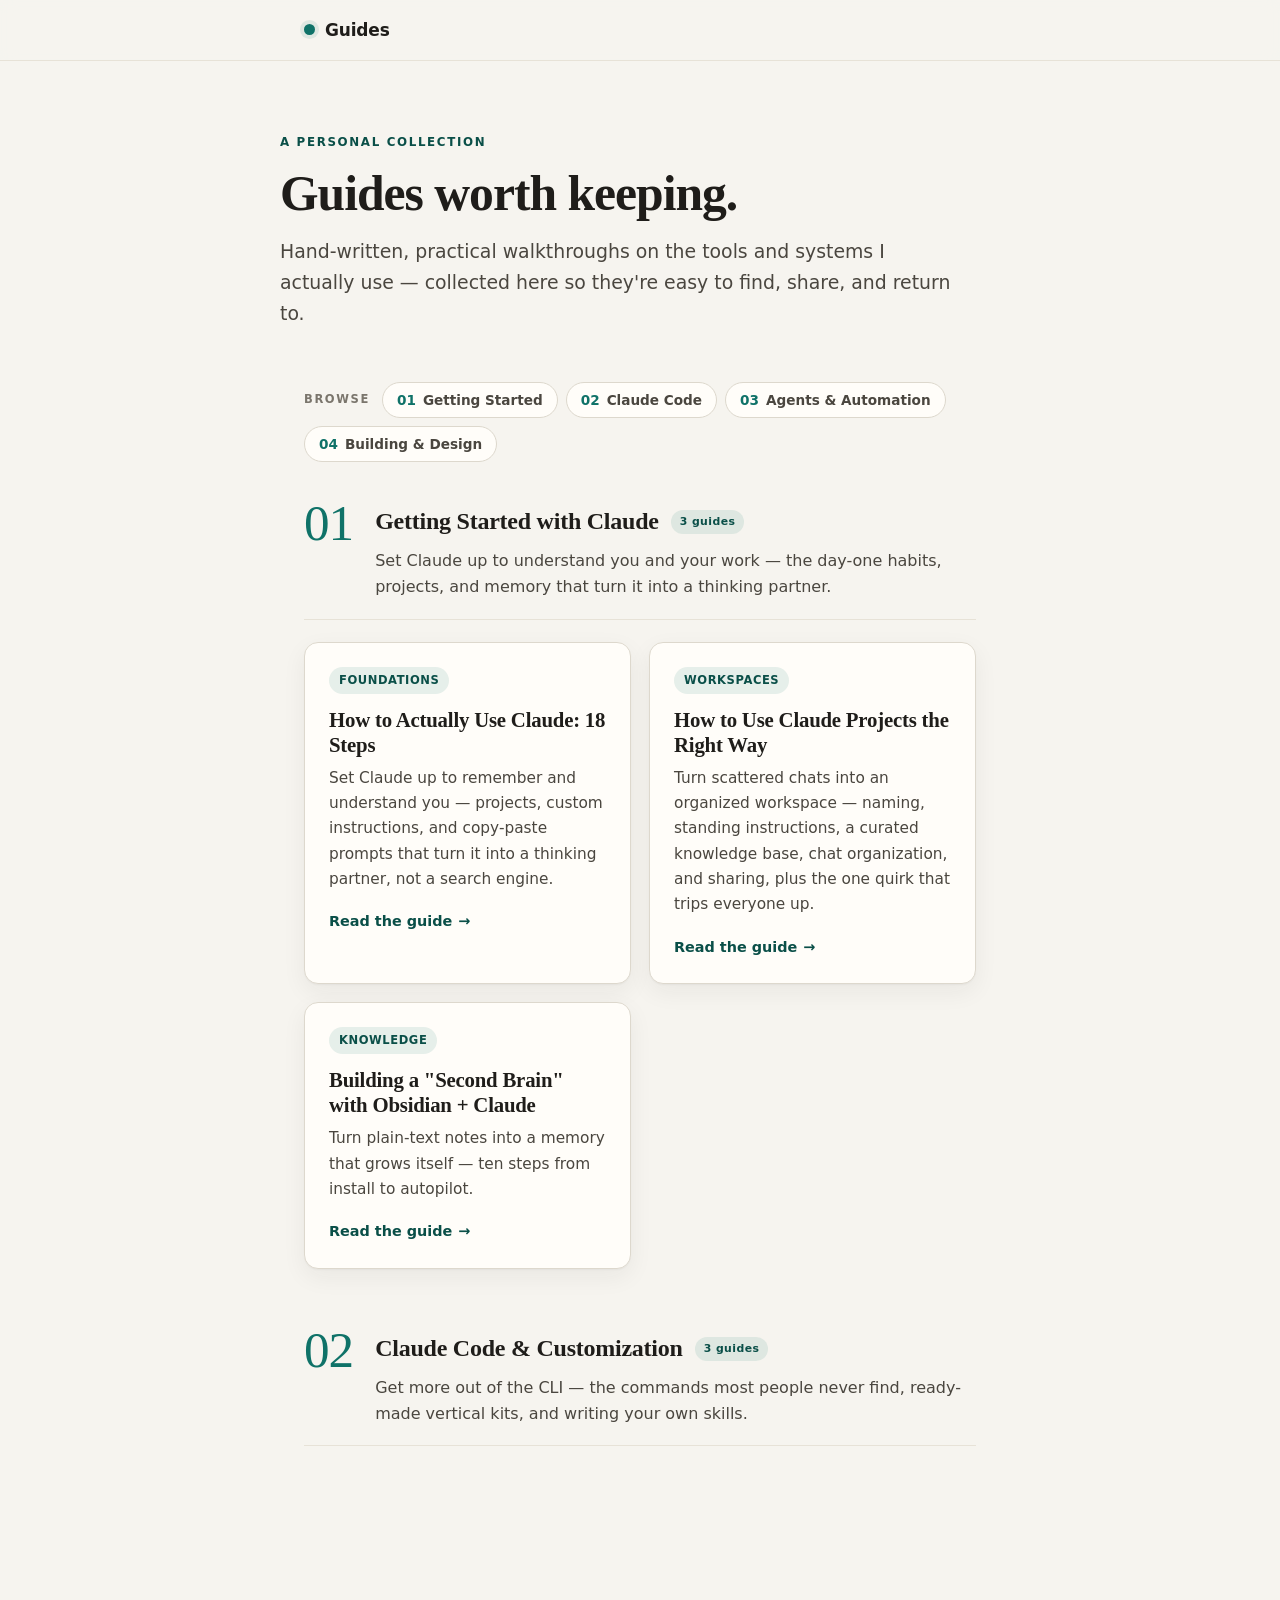
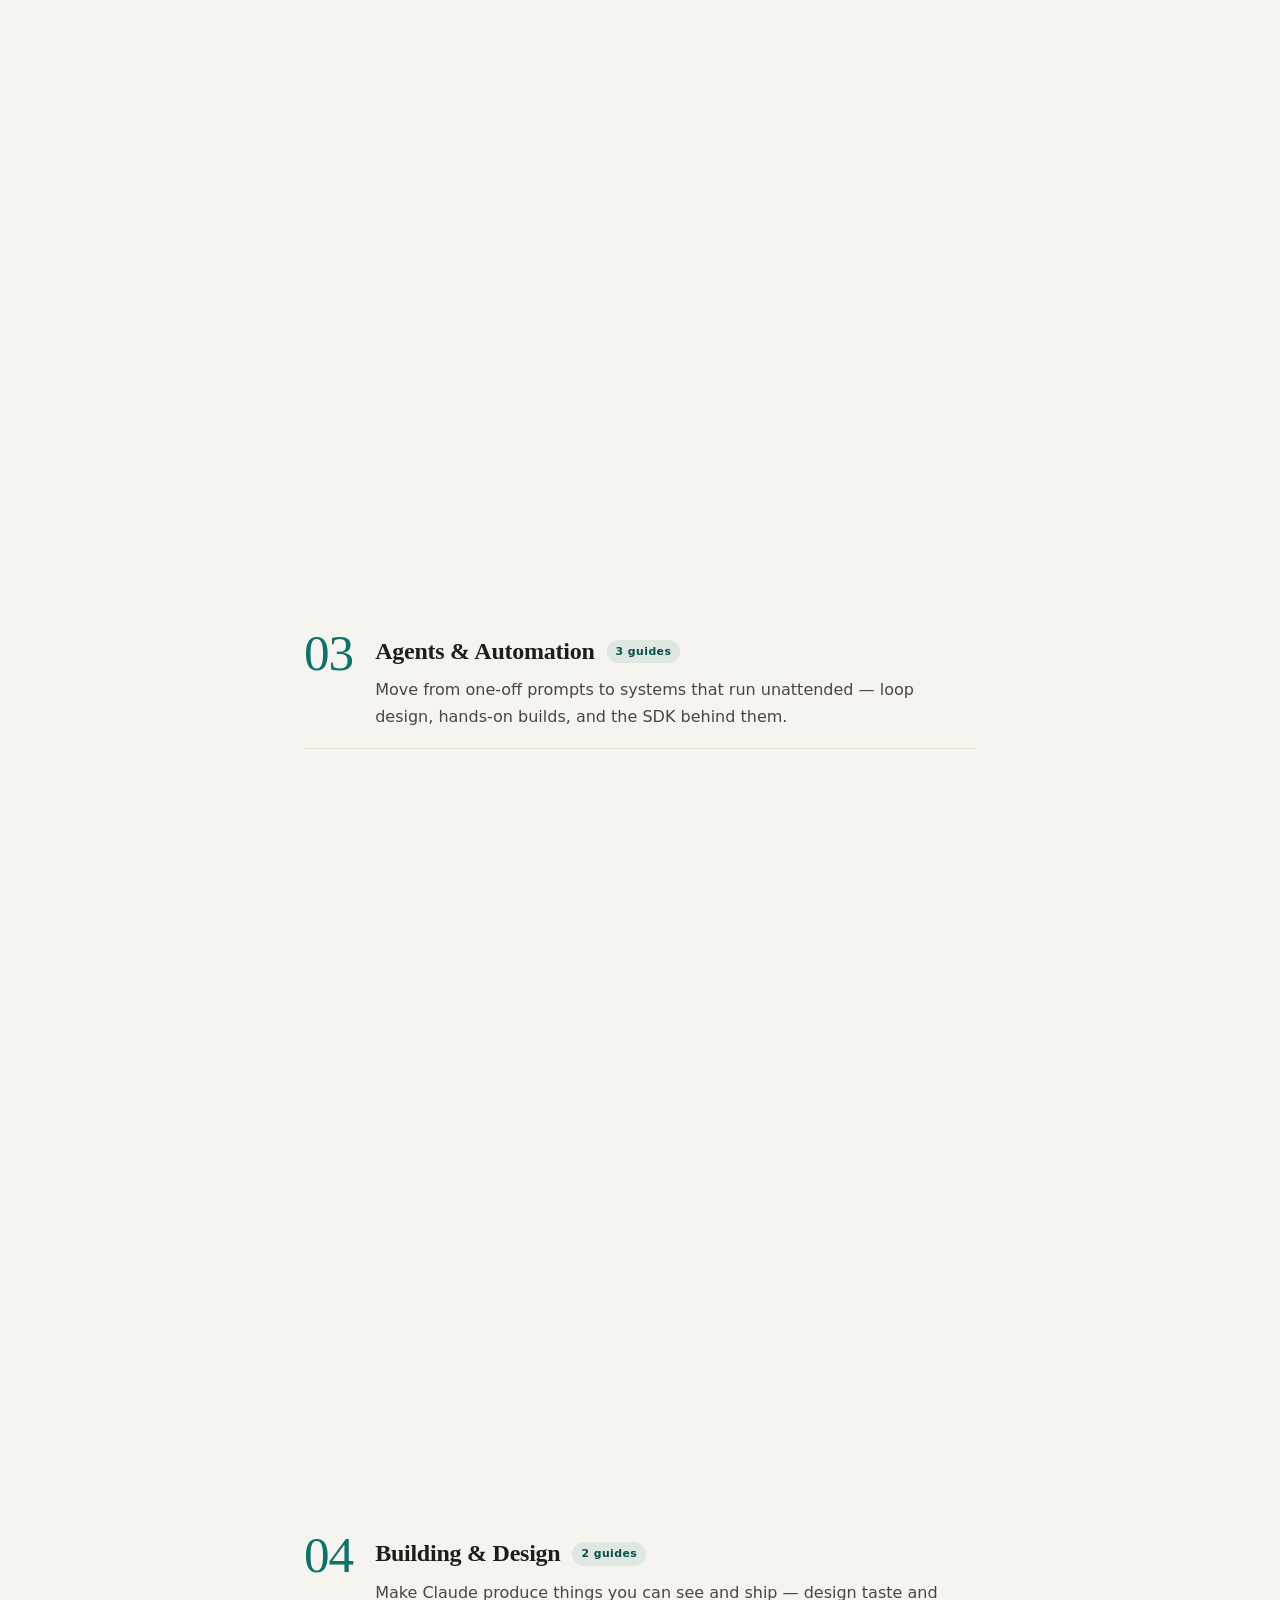
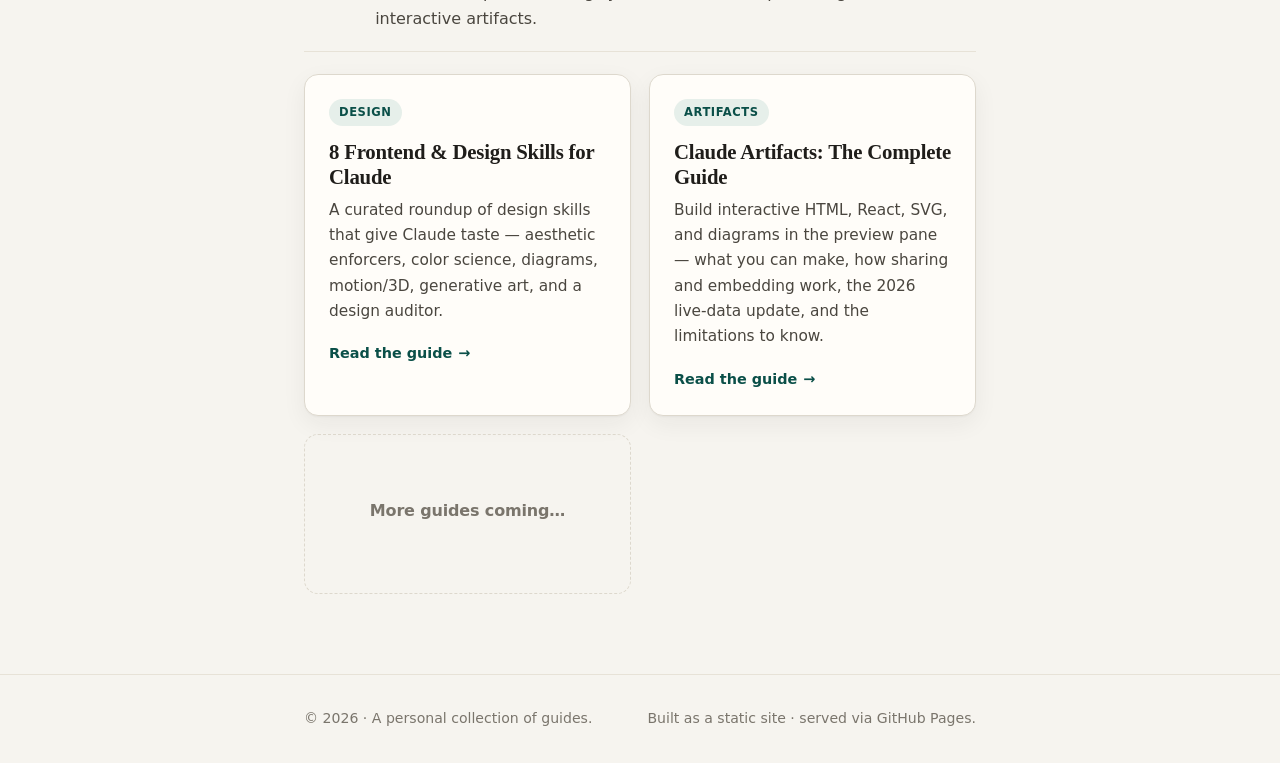
==== commit 5d303aca: "Arrange index into topic sections; remove Source nav button Co-Authored-By: Claude Opus 4.8 <noreply" ====
--- a/index.html
+++ b/index.html
@@ -12,7 +12,6 @@
   <header class="site-header">
     <div class="wrap">
       <a class="brand" href="index.html"><span class="dot"></span> Guides</a>
-      <a class="nav-link" href="https://github.com" rel="noopener">Source</a>
     </div>
   </header>
 
@@ -24,92 +23,135 @@
     </section>
 
     <section class="wrap">
-      <div class="section-label">
-        <h2>All guides</h2>
-        <span class="rule"></span>
+      <nav class="topic-nav" aria-label="Browse by topic">
+        <span class="label">Browse</span>
+        <a href="#getting-started"><span class="n">01</span>Getting Started</a>
+        <a href="#claude-code"><span class="n">02</span>Claude Code</a>
+        <a href="#agents"><span class="n">03</span>Agents &amp; Automation</a>
+        <a href="#building"><span class="n">04</span>Building &amp; Design</a>
+      </nav>
+
+      <!-- To add a guide: copy a card block, point href at your new file in /guides,
+           drop it inside the matching topic's .card-grid, and update the text + count. -->
+
+      <!-- ============ 01 ============ -->
+      <div class="topic" id="getting-started">
+        <div class="topic-head">
+          <span class="topic-num">01</span>
+          <h2 class="topic-title">Getting Started with Claude <span class="count">3 guides</span></h2>
+          <p class="topic-desc">Set Claude up to understand you and your work — the day-one habits, projects, and memory that turn it into a thinking partner.</p>
+        </div>
+        <div class="card-grid">
+          <a class="card" href="guides/how-to-actually-use-claude-18-steps.html">
+            <span class="tag">Foundations</span>
+            <h3>How to Actually Use Claude: 18 Steps</h3>
+            <p>Set Claude up to remember and understand you — projects, custom instructions, and copy-paste prompts that turn it into a thinking partner, not a search engine.</p>
+            <span class="read">Read the guide <span class="arrow">&rarr;</span></span>
+          </a>
+
+          <a class="card" href="guides/claude-projects-the-right-way.html">
+            <span class="tag">Workspaces</span>
+            <h3>How to Use Claude Projects the Right Way</h3>
+            <p>Turn scattered chats into an organized workspace — naming, standing instructions, a curated knowledge base, chat organization, and sharing, plus the one quirk that trips everyone up.</p>
+            <span class="read">Read the guide <span class="arrow">&rarr;</span></span>
+          </a>
+
+          <a class="card" href="guides/second-brain-obsidian-claude.html">
+            <span class="tag">Knowledge</span>
+            <h3>Building a "Second Brain" with Obsidian + Claude</h3>
+            <p>Turn plain-text notes into a memory that grows itself — ten steps from install to autopilot.</p>
+            <span class="read">Read the guide <span class="arrow">&rarr;</span></span>
+          </a>
+        </div>
       </div>
 
-      <div class="card-grid">
-        <!-- To add a guide: copy one card block below, point href at your new file in /guides, and update the text. -->
-        <a class="card" href="guides/second-brain-obsidian-claude.html">
-          <span class="tag">AI &middot; Productivity</span>
-          <h3>Building a "Second Brain" with Obsidian + Claude</h3>
-          <p>Turn plain-text notes into a memory that grows itself — ten steps from install to autopilot.</p>
-          <span class="read">Read the guide <span class="arrow">&rarr;</span></span>
-        </a>
+      <!-- ============ 02 ============ -->
+      <div class="topic" id="claude-code">
+        <div class="topic-head">
+          <span class="topic-num">02</span>
+          <h2 class="topic-title">Claude Code &amp; Customization <span class="count">3 guides</span></h2>
+          <p class="topic-desc">Get more out of the CLI — the commands most people never find, ready-made vertical kits, and writing your own skills.</p>
+        </div>
+        <div class="card-grid">
+          <a class="card" href="guides/35-claude-code-commands-tricks-workflows.html">
+            <span class="tag">Claude Code</span>
+            <h3>35 Claude Code Commands, Tricks &amp; Workflows</h3>
+            <p>The 80% most users never find — essential commands, productivity moves, architecture and security prompts, workflow automation, and debug/recovery, all copy-paste ready.</p>
+            <span class="read">Read the guide <span class="arrow">&rarr;</span></span>
+          </a>
 
-        <a class="card" href="guides/loops-the-skill-behind-ai-that-scales.html">
-          <span class="tag">AI &middot; Architecture</span>
-          <h3>Loops: The Quiet Skill Behind Every AI System That Scales</h3>
-          <p>Why model choice matters less than loop design — the four-component framework (trigger, process, verification, stop) behind AI that runs unattended.</p>
-          <span class="read">Read the guide <span class="arrow">&rarr;</span></span>
-        </a>
+          <a class="card" href="guides/claudekit-vertical-kits.html">
+            <span class="tag">Kits</span>
+            <h3>ClaudeKit: Stop Re-Teaching Claude Code Every Session</h3>
+            <p>A marketplace of vertical kits — commands, skills, and subagents — that turn raw Claude Code into a ready-made specialist for engineering, video, marketing, SEO, ecom, or trading.</p>
+            <span class="read">Read the guide <span class="arrow">&rarr;</span></span>
+          </a>
 
-        <a class="card" href="guides/claudekit-vertical-kits.html">
-          <span class="tag">AI &middot; Tools</span>
-          <h3>ClaudeKit: Stop Re-Teaching Claude Code Every Session</h3>
-          <p>A marketplace of vertical kits — commands, skills, and subagents — that turn raw Claude Code into a ready-made specialist for engineering, video, marketing, SEO, ecom, or trading.</p>
-          <span class="read">Read the guide <span class="arrow">&rarr;</span></span>
-        </a>
+          <a class="card" href="guides/building-claude-skills.html">
+            <span class="tag">Skills</span>
+            <h3>Building Claude Skills: A Complete How-To</h3>
+            <p>Write your own skill — the folder structure, SKILL.md frontmatter and naming rules, progressive disclosure, a worked blog-writing example, install commands, and trigger testing.</p>
+            <span class="read">Read the guide <span class="arrow">&rarr;</span></span>
+          </a>
+        </div>
+      </div>
 
-        <a class="card" href="guides/frontend-design-claude-skills.html">
-          <span class="tag">AI &middot; Design</span>
-          <h3>8 Frontend &amp; Design Skills for Claude</h3>
-          <p>A curated roundup of design skills that give Claude taste — aesthetic enforcers, color science, diagrams, motion/3D, generative art, and a design auditor.</p>
-          <span class="read">Read the guide <span class="arrow">&rarr;</span></span>
-        </a>
+      <!-- ============ 03 ============ -->
+      <div class="topic" id="agents">
+        <div class="topic-head">
+          <span class="topic-num">03</span>
+          <h2 class="topic-title">Agents &amp; Automation <span class="count">3 guides</span></h2>
+          <p class="topic-desc">Move from one-off prompts to systems that run unattended — loop design, hands-on builds, and the SDK behind them.</p>
+        </div>
+        <div class="card-grid">
+          <a class="card" href="guides/loops-the-skill-behind-ai-that-scales.html">
+            <span class="tag">Architecture</span>
+            <h3>Loops: The Quiet Skill Behind Every AI System That Scales</h3>
+            <p>Why model choice matters less than loop design — the four-component framework (trigger, process, verification, stop) behind AI that runs unattended.</p>
+            <span class="read">Read the guide <span class="arrow">&rarr;</span></span>
+          </a>
 
-        <a class="card" href="guides/how-to-actually-use-claude-18-steps.html">
-          <span class="tag">AI &middot; Productivity</span>
-          <h3>How to Actually Use Claude: 18 Steps</h3>
-          <p>Set Claude up to remember and understand you — projects, custom instructions, and copy-paste prompts that turn it into a thinking partner, not a search engine.</p>
-          <span class="read">Read the guide <span class="arrow">&rarr;</span></span>
-        </a>
+          <a class="card" href="guides/how-to-create-loops-with-claude.html">
+            <span class="tag">Hands-on</span>
+            <h3>How to Create Loops with Claude</h3>
+            <p>Stop crafting prompts, start designing loops — nine hands-on steps from one trigger and a memory file to verifiers, worktrees, hard stop conditions, and the autonomy ladder.</p>
+            <span class="read">Read the guide <span class="arrow">&rarr;</span></span>
+          </a>
 
-        <a class="card" href="guides/how-to-create-loops-with-claude.html">
-          <span class="tag">AI &middot; Agents</span>
-          <h3>How to Create Loops with Claude</h3>
-          <p>Stop crafting prompts, start designing loops — nine hands-on steps from one trigger and a memory file to verifiers, worktrees, hard stop conditions, and the autonomy ladder.</p>
-          <span class="read">Read the guide <span class="arrow">&rarr;</span></span>
-        </a>
+          <a class="card" href="guides/getting-started-claude-agent-sdk.html">
+            <span class="tag">SDK</span>
+            <h3>Getting Started with the Claude Agent SDK</h3>
+            <p>Install the SDK and build TrendSmith, a market-research CLI that searches, fetches, and saves reports through the gather–act–verify loop — with the cost caps to keep it cheap.</p>
+            <span class="read">Read the guide <span class="arrow">&rarr;</span></span>
+          </a>
+        </div>
+      </div>
 
-        <a class="card" href="guides/35-claude-code-commands-tricks-workflows.html">
-          <span class="tag">AI &middot; Claude Code</span>
-          <h3>35 Claude Code Commands, Tricks &amp; Workflows</h3>
-          <p>The 80% most users never find — essential commands, productivity moves, architecture and security prompts, workflow automation, and debug/recovery, all copy-paste ready.</p>
-          <span class="read">Read the guide <span class="arrow">&rarr;</span></span>
-        </a>
+      <!-- ============ 04 ============ -->
+      <div class="topic" id="building">
+        <div class="topic-head">
+          <span class="topic-num">04</span>
+          <h2 class="topic-title">Building &amp; Design <span class="count">2 guides</span></h2>
+          <p class="topic-desc">Make Claude produce things you can see and ship — design taste and interactive artifacts.</p>
+        </div>
+        <div class="card-grid">
+          <a class="card" href="guides/frontend-design-claude-skills.html">
+            <span class="tag">Design</span>
+            <h3>8 Frontend &amp; Design Skills for Claude</h3>
+            <p>A curated roundup of design skills that give Claude taste — aesthetic enforcers, color science, diagrams, motion/3D, generative art, and a design auditor.</p>
+            <span class="read">Read the guide <span class="arrow">&rarr;</span></span>
+          </a>
 
-        <a class="card" href="guides/claude-projects-the-right-way.html">
-          <span class="tag">AI &middot; Productivity</span>
-          <h3>How to Use Claude Projects the Right Way</h3>
-          <p>Turn scattered chats into an organized workspace — naming, standing instructions, a curated knowledge base, chat organization, and sharing, plus the one quirk that trips everyone up.</p>
-          <span class="read">Read the guide <span class="arrow">&rarr;</span></span>
-        </a>
+          <a class="card" href="guides/claude-artifacts-complete-guide.html">
+            <span class="tag">Artifacts</span>
+            <h3>Claude Artifacts: The Complete Guide</h3>
+            <p>Build interactive HTML, React, SVG, and diagrams in the preview pane — what you can make, how sharing and embedding work, the 2026 live-data update, and the limitations to know.</p>
+            <span class="read">Read the guide <span class="arrow">&rarr;</span></span>
+          </a>
 
-        <a class="card" href="guides/claude-artifacts-complete-guide.html">
-          <span class="tag">AI &middot; Tools</span>
-          <h3>Claude Artifacts: The Complete Guide</h3>
-          <p>Build interactive HTML, React, SVG, and diagrams in the preview pane — what you can make, how sharing and embedding work, the 2026 live-data update, and the limitations to know.</p>
-          <span class="read">Read the guide <span class="arrow">&rarr;</span></span>
-        </a>
-
-        <a class="card" href="guides/building-claude-skills.html">
-          <span class="tag">AI &middot; Claude</span>
-          <h3>Building Claude Skills: A Complete How-To</h3>
-          <p>Write your own skill — the folder structure, SKILL.md frontmatter and naming rules, progressive disclosure, a worked blog-writing example, install commands, and trigger testing.</p>
-          <span class="read">Read the guide <span class="arrow">&rarr;</span></span>
-        </a>
-
-        <a class="card" href="guides/getting-started-claude-agent-sdk.html">
-          <span class="tag">AI &middot; Agents</span>
-          <h3>Getting Started with the Claude Agent SDK</h3>
-          <p>Install the SDK and build TrendSmith, a market-research CLI that searches, fetches, and saves reports through the gather–act–verify loop — with the cost caps to keep it cheap.</p>
-          <span class="read">Read the guide <span class="arrow">&rarr;</span></span>
-        </a>
-
-        <div class="card placeholder">
-          <h3>More guides coming&hellip;</h3>
+          <div class="card placeholder">
+            <h3>More guides coming&hellip;</h3>
+          </div>
         </div>
       </div>
     </section>
--- a/css/style.css
+++ b/css/style.css
@@ -257,6 +257,112 @@
 }
 .card.placeholder h3 { font-family: var(--font-sans); font-size: 1rem; color: var(--ink-faint); }
 
+/* ---------- Topic jump-nav (table of contents) ---------- */
+.topic-nav {
+  display: flex;
+  flex-wrap: wrap;
+  align-items: center;
+  gap: 8px;
+  margin: 44px 0 4px;
+}
+.topic-nav .label {
+  font-size: .72rem;
+  text-transform: uppercase;
+  letter-spacing: .14em;
+  font-weight: 650;
+  color: var(--ink-faint);
+  margin-right: 4px;
+}
+.topic-nav a {
+  font-size: .85rem;
+  font-weight: 600;
+  color: var(--ink-soft);
+  background: var(--bg-raised);
+  border: 1px solid var(--border);
+  border-radius: 100px;
+  padding: 6px 14px;
+  transition: color .16s ease, border-color .16s ease, background .16s ease, transform .16s ease;
+}
+.topic-nav a:hover {
+  text-decoration: none;
+  color: var(--accent-ink);
+  border-color: var(--accent);
+  background: var(--accent-soft);
+  transform: translateY(-1px);
+}
+.topic-nav a .n {
+  font-variant-numeric: tabular-nums;
+  color: var(--accent);
+  margin-right: 7px;
+  font-weight: 700;
+}
+
+/* ---------- Topic section ---------- */
+.topic { margin-top: 60px; scroll-margin-top: 80px; }
+.topic:first-of-type { margin-top: 40px; }
+.topic-head {
+  display: grid;
+  grid-template-columns: auto 1fr;
+  column-gap: 22px;
+  row-gap: 2px;
+  align-items: baseline;
+  padding-bottom: 18px;
+  margin-bottom: 22px;
+  border-bottom: 1px solid var(--border-soft);
+}
+.topic-num {
+  grid-row: 1 / span 2;
+  align-self: start;
+  font-family: var(--font-serif);
+  font-size: clamp(2.3rem, 7vw, 3.2rem);
+  line-height: .82;
+  letter-spacing: -.02em;
+  color: var(--accent);
+  font-variant-numeric: lining-nums tabular-nums;
+}
+.topic-title {
+  font-family: var(--font-serif);
+  font-size: 1.5rem;
+  letter-spacing: -.01em;
+  margin: 0;
+  display: flex;
+  align-items: center;
+  gap: 12px;
+  flex-wrap: wrap;
+}
+.topic-title .count {
+  font-family: var(--font-sans);
+  font-size: .68rem;
+  font-weight: 650;
+  letter-spacing: .04em;
+  color: var(--accent-ink);
+  background: var(--accent-soft);
+  border-radius: 100px;
+  padding: 3px 9px;
+}
+.topic-desc {
+  margin: 4px 0 0;
+  color: var(--ink-soft);
+  font-size: 1rem;
+  max-width: 60ch;
+}
+
+/* ---------- Staggered entrance on load ---------- */
+@keyframes card-rise {
+  from { opacity: 0; transform: translateY(14px); }
+  to   { opacity: 1; transform: none; }
+}
+@media (prefers-reduced-motion: no-preference) {
+  .topic .card {
+    opacity: 0;
+    animation: card-rise .5s cubic-bezier(.2,.6,.2,1) forwards;
+  }
+  .topic .card:nth-child(1) { animation-delay: .03s; }
+  .topic .card:nth-child(2) { animation-delay: .09s; }
+  .topic .card:nth-child(3) { animation-delay: .15s; }
+  .topic .card:nth-child(4) { animation-delay: .21s; }
+}
+
 /* ============================================================
    Guide article
    ============================================================ */
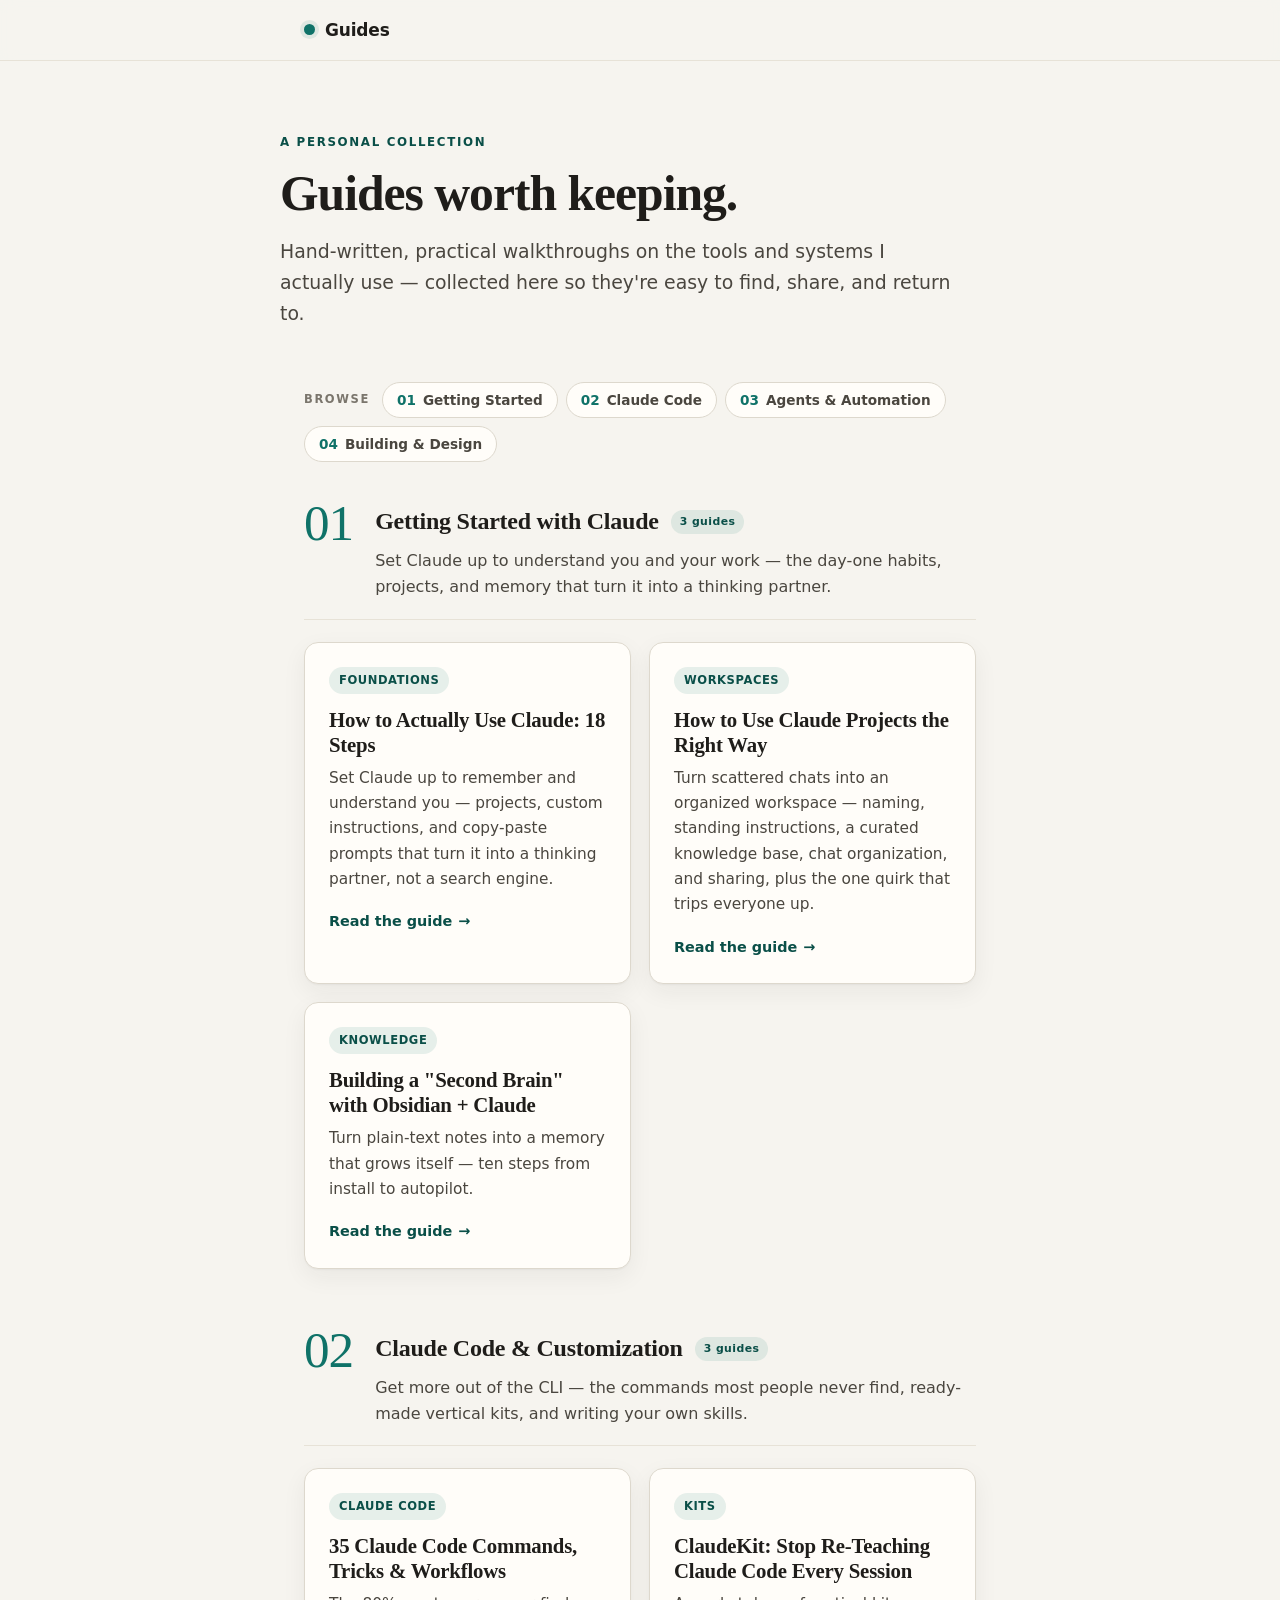
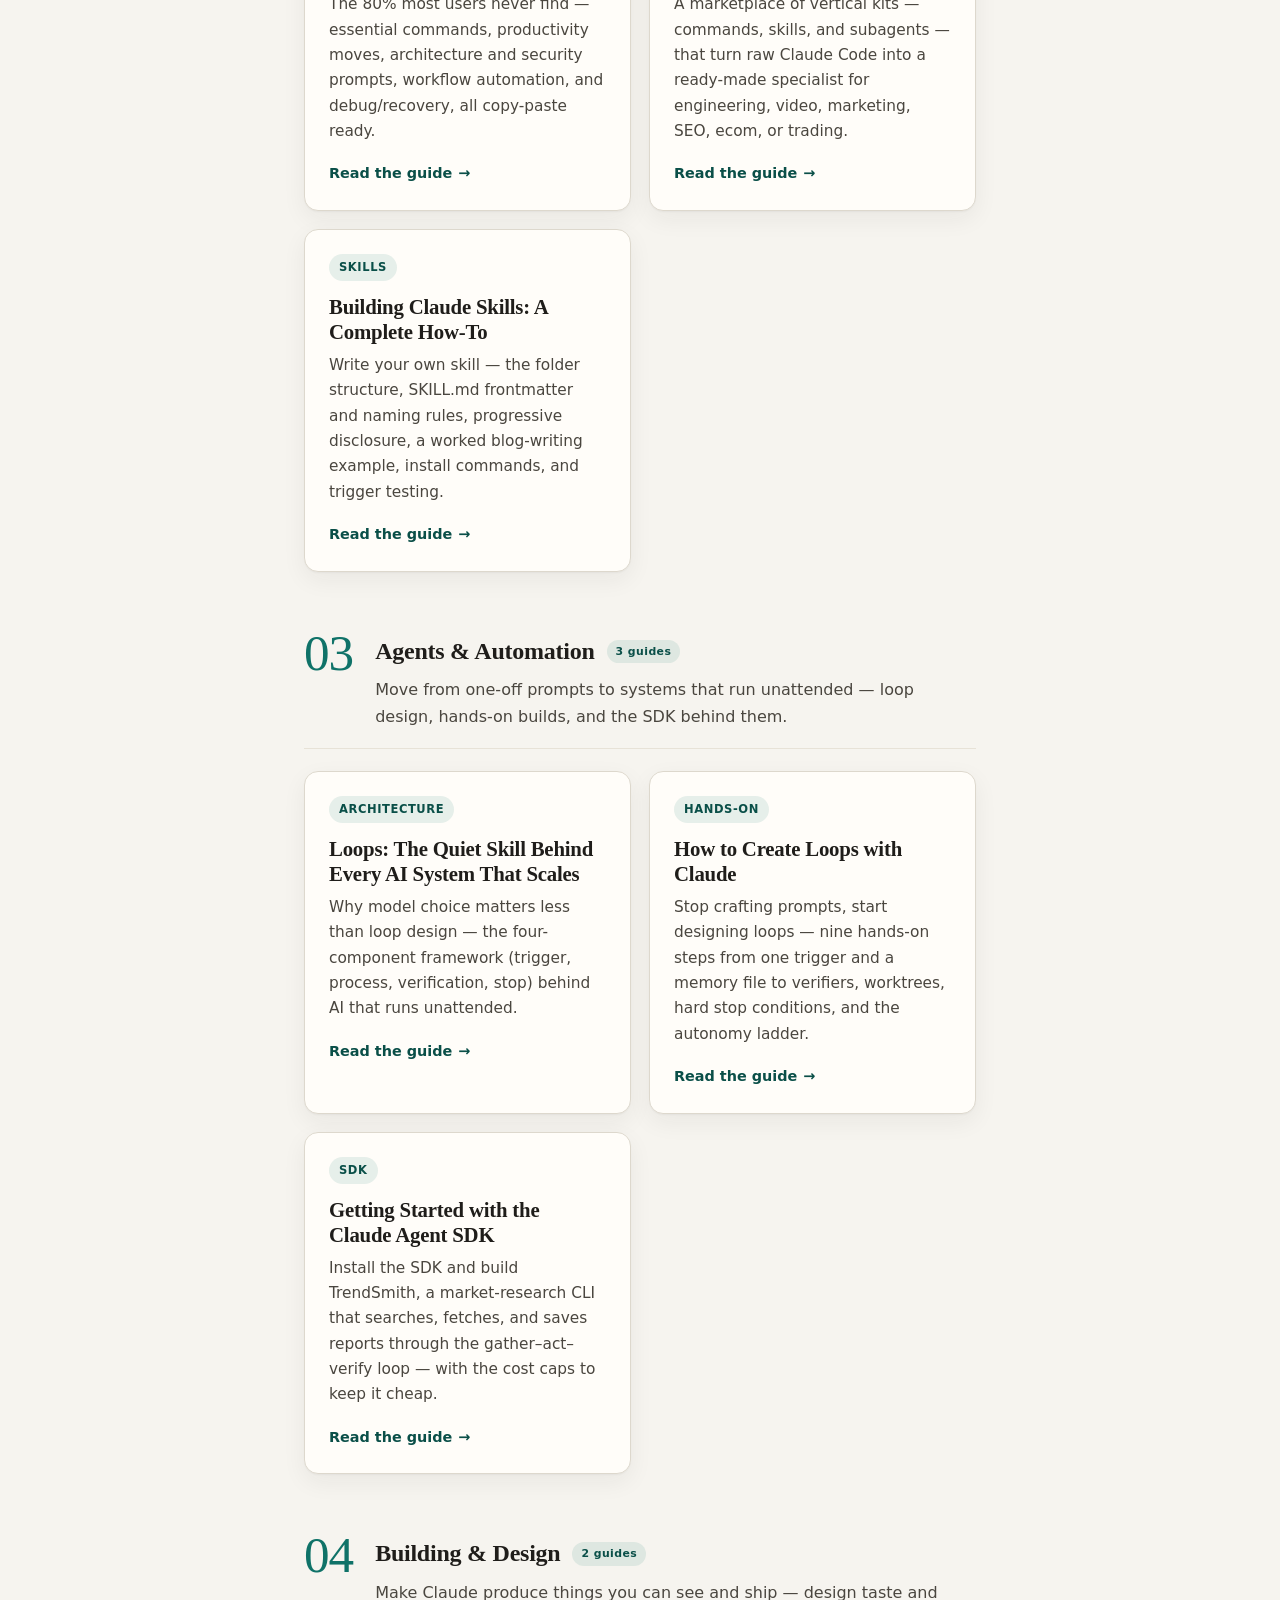
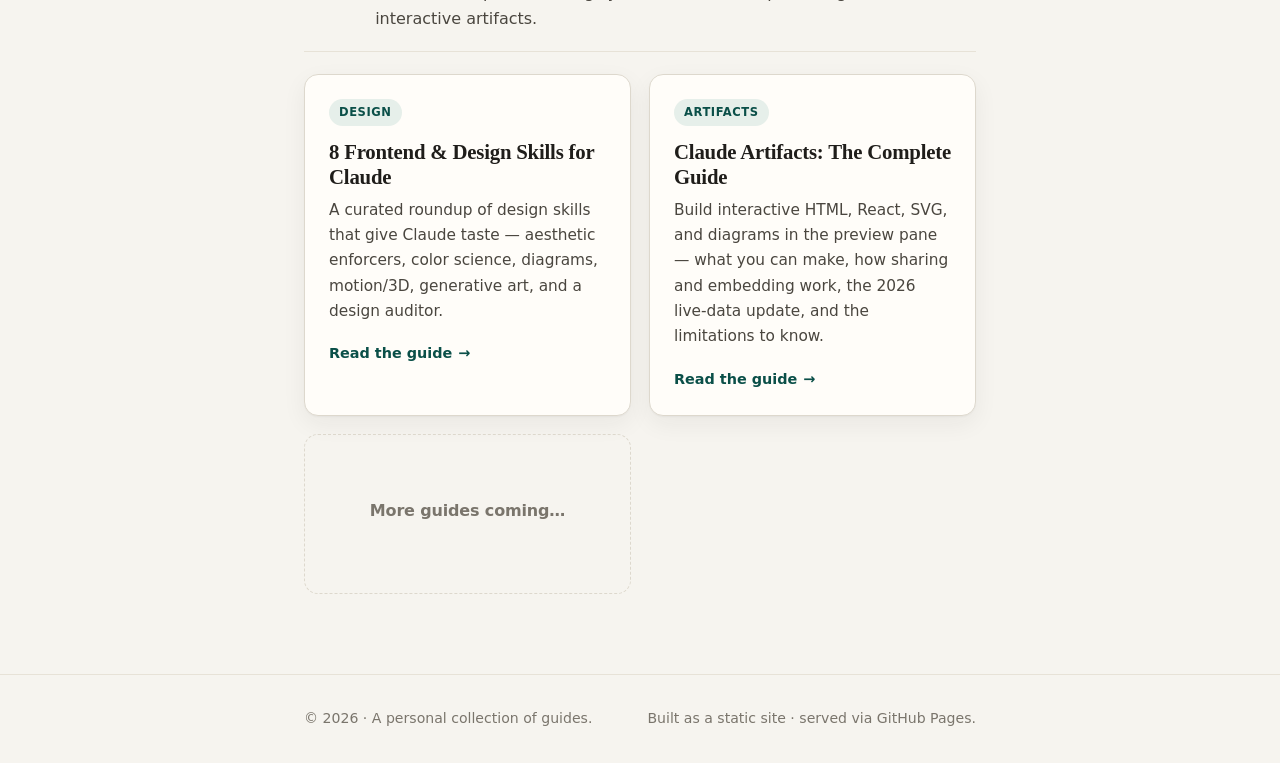
==== commit 2347e33e: "Cache-bust stylesheet so topic-section styles load Co-Authored-By: Claude Opus 4.8 <noreply@anthropi" ====
--- a/index.html
+++ b/index.html
@@ -5,7 +5,7 @@
   <meta name="viewport" content="width=device-width, initial-scale=1.0" />
   <title>Guides — a personal collection</title>
   <meta name="description" content="A personal collection of practical guides, published as a static site." />
-  <link rel="stylesheet" href="css/style.css" />
+  <link rel="stylesheet" href="css/style.css?v=2" />
   <link rel="icon" href="data:image/svg+xml,<svg xmlns='http://www.w3.org/2000/svg' viewBox='0 0 32 32'><circle cx='16' cy='16' r='9' fill='%230f7268'/></svg>" />
 </head>
 <body>
